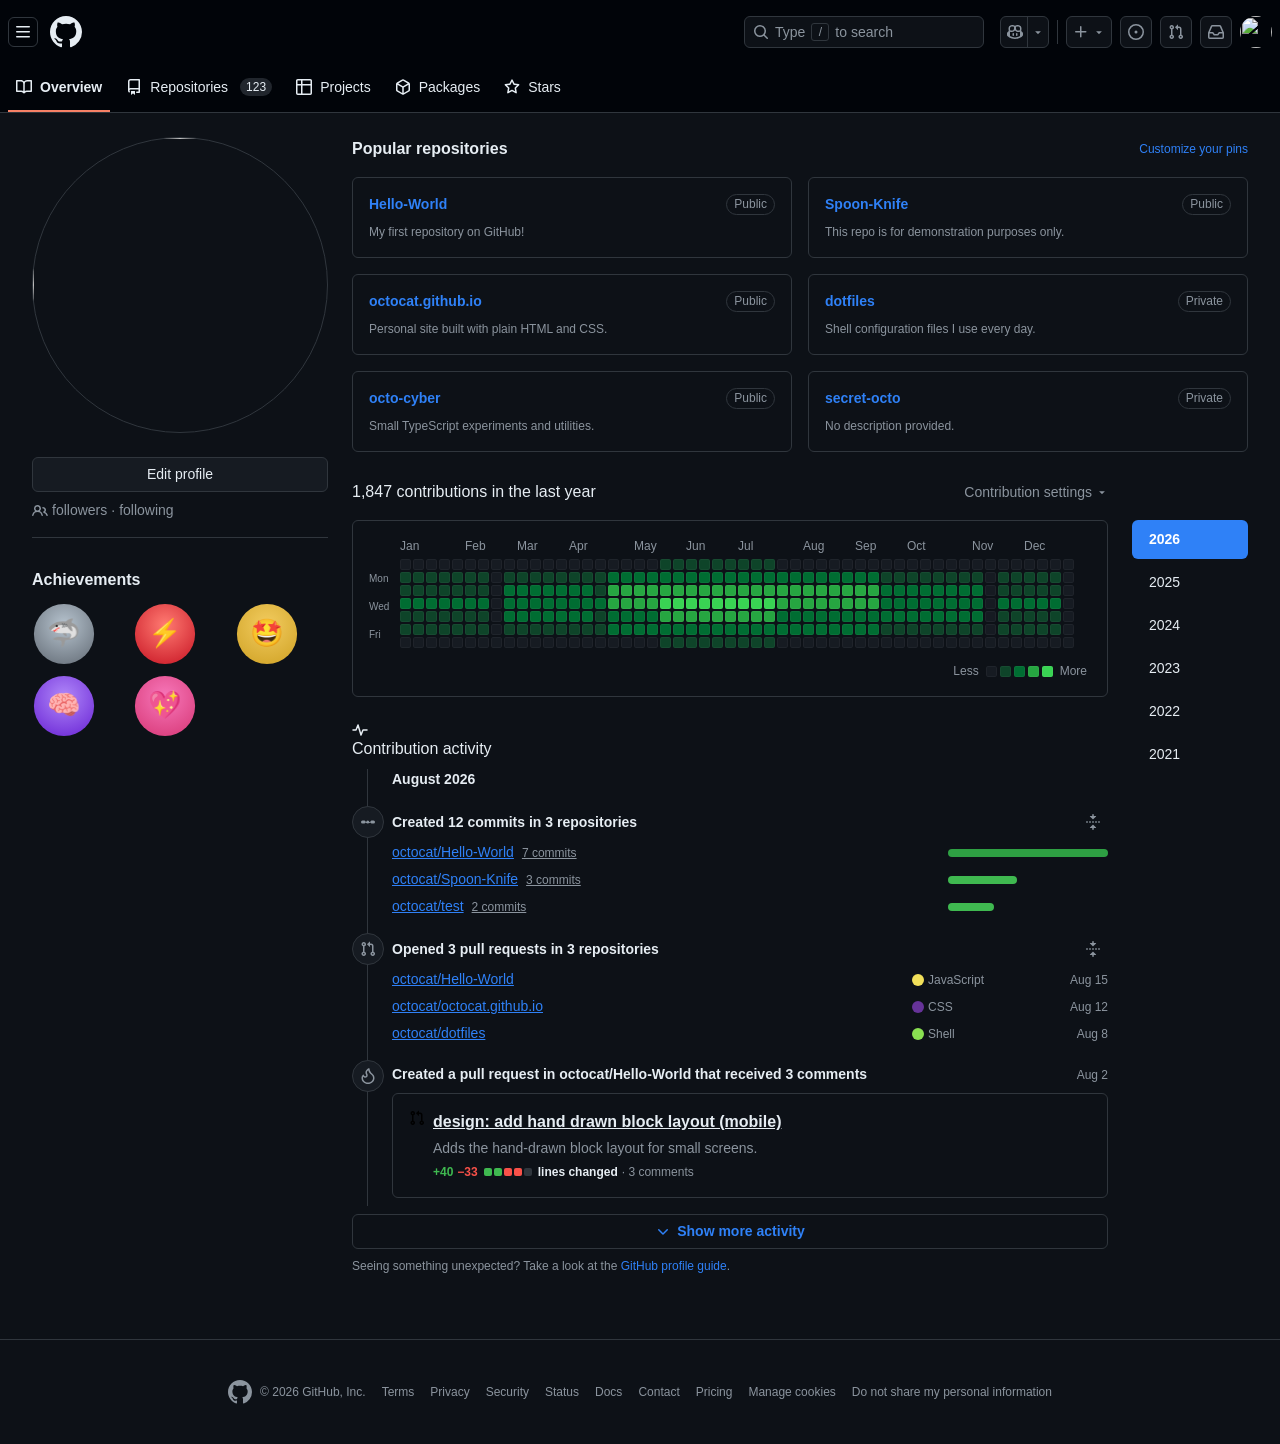
==== src/html/profile.html @ 420cd5e1 "fix: update html profile" ====
<!DOCTYPE html>
<html lang="en">
<head>
  <meta charset="UTF-8" />
  <meta name="viewport" content="width=device-width, initial-scale=1.0" />
  <title>Profile · GitHub</title>
  <link rel="stylesheet" href="../css/profile.css" />
</head>
<body class="profile-page">

  <header class="header">
    <div class="header__top">

      <div class="header__brand">
        <button class="header__menu" type="button" aria-label="Toggle navigation">
          <svg viewBox="0 0 16 16" width="16" height="16" aria-hidden="true">
            <path d="M1 2.75A.75.75 0 0 1 1.75 2h12.5a.75.75 0 0 1 0 1.5H1.75A.75.75 0 0 1 1 2.75Zm0 5A.75.75 0 0 1 1.75 7h12.5a.75.75 0 0 1 0 1.5H1.75A.75.75 0 0 1 1 7.75ZM1.75 12a.75.75 0 0 0 0 1.5h12.5a.75.75 0 0 0 0-1.5H1.75Z"/>
          </svg>
        </button>
        <a class="header__logo" href="#" aria-label="GitHub">
          <svg height="32" viewBox="0 0 16 16" width="32" aria-hidden="true">
            <path fill-rule="evenodd" d="M8 0C3.58 0 0 3.58 0 8c0 3.54 2.29 6.53 5.47 7.59.4.07.55-.17.55-.38 0-.19-.01-.82-.01-1.49-2.01.37-2.53-.49-2.69-.94-.09-.23-.48-.94-.82-1.13-.28-.15-.68-.52-.01-.53.63-.01 1.08.58 1.23.82.72 1.21 1.87.87 2.33.66.07-.52.28-.87.51-1.07-1.78-.2-3.64-.89-3.64-3.95 0-.87.31-1.59.82-2.15-.08-.2-.36-1.02.08-2.12 0 0 .67-.21 2.2.82.64-.18 1.32-.27 2-.27s1.36.09 2 .27c1.53-1.04 2.2-.82 2.2-.82.44 1.1.16 1.92.08 2.12.51.56.82 1.27.82 2.15 0 3.07-1.87 3.75-3.65 3.95.29.25.54.73.54 1.48 0 1.07-.01 1.93-.01 2.2 0 .21.15.46.55.38A8.01 8.01 0 0 0 16 8c0-4.42-3.58-8-8-8z"/>
          </svg>
        </a>
      </div>

      <div class="header__center">
        <span class="header__username"></span>
        <div class="header__search-group">
            <span class="header__search-label" id="global-search-label">Search</span>
            <button class="header__search" type="button" aria-labelledby="global-search-label">
              <svg viewBox="0 0 16 16" width="16" height="16" aria-hidden="true">
                <path d="M10.68 11.74a6 6 0 0 1-7.922-8.982 6 6 0 0 1 8.982 7.922l3.04 3.04a.749.749 0 0 1-.326 1.275.749.749 0 0 1-.734-.215ZM11.5 7a4.499 4.499 0 1 0-8.997 0A4.499 4.499 0 0 0 11.5 7Z"/>
              </svg>
              <span class="header__search-hint">Type</span>
              <kbd class="header__search-key">/</kbd>
              <span class="header__search-hint">to search</span>
            </button>
        </div>
      </div>

      <div class="header__actions">
        <button class="header__utility-icon header__utility-icon--copilot" type="button" aria-label="Copilot">
          <svg viewBox="0 0 16 16" width="16" height="16" aria-hidden="true">
            <path d="M7.998 15.035c-4.562 0-7.873-2.914-7.998-3.749V9.338c.085-.628.677-1.686 1.588-2.065.013-.07.024-.143.036-.218.029-.183.06-.384.126-.612-.201-.508-.254-1.084-.254-1.656 0-.87.128-1.769.693-2.484.579-.733 1.494-1.124 2.724-1.261 1.206-.134 2.262.034 2.944.765.05.053.096.108.139.165.044-.057.094-.112.143-.165.682-.731 1.738-.899 2.944-.765 1.23.137 2.145.528 2.724 1.261.566.715.693 1.614.693 2.484 0 .572-.053 1.148-.254 1.656.066.228.098.429.126.612.012.076.024.148.037.218.924.385 1.522 1.471 1.591 2.095v1.872c0 .766-3.351 3.795-8.002 3.795Zm0-1.485c2.28 0 4.584-1.11 5.002-1.433V7.862l-.023-.116c-.49.21-1.075.291-1.727.291-1.146 0-2.059-.327-2.71-.991A3.222 3.222 0 0 1 8 6.303a3.24 3.24 0 0 1-.544.743c-.65.664-1.563.991-2.71.991-.652 0-1.236-.081-1.727-.291l-.023.116v4.255c.419.323 2.722 1.433 5.002 1.433ZM6.762 2.83c-.193-.206-.637-.413-1.682-.297-1.019.113-1.479.404-1.713.7-.247.312-.369.789-.369 1.554 0 .793.129 1.171.308 1.371.162.181.519.379 1.442.379.853 0 1.339-.235 1.638-.54.315-.322.527-.827.617-1.553.117-.935-.037-1.395-.241-1.614Zm4.155-.297c-1.044-.116-1.488.091-1.681.297-.204.219-.359.679-.242 1.614.091.726.303 1.231.618 1.553.299.305.784.54 1.638.54.922 0 1.28-.198 1.442-.379.179-.2.308-.578.308-1.371 0-.765-.123-1.242-.37-1.554-.233-.296-.693-.587-1.713-.7Z"/>
            <path d="M6.25 9.037a.75.75 0 0 1 .75.75v1.501a.75.75 0 0 1-1.5 0V9.787a.75.75 0 0 1 .75-.75Zm4.25.75v1.501a.75.75 0 0 1-1.5 0V9.787a.75.75 0 0 1 1.5 0Z"/>
          </svg>
          <svg class="header__utility-caret" viewBox="0 0 16 16" width="16" height="16" aria-hidden="true">
            <path d="m4.427 7.427 3.396 3.396a.25.25 0 0 0 .354 0l3.396-3.396A.25.25 0 0 0 11.396 7H4.604a.25.25 0 0 0-.177.427Z"/>
          </svg>
        </button>

        <span class="header__divider"></span>

        <div class="header__utility-group">
          <button class="header__utility-icon" type="button" aria-label="Create new">
            <svg viewBox="0 0 16 16" width="16" height="16" aria-hidden="true">
              <path d="M7.75 2a.75.75 0 0 1 .75.75V7h4.25a.75.75 0 0 1 0 1.5H8.5v4.25a.75.75 0 0 1-1.5 0V8.5H2.75a.75.75 0 0 1 0-1.5H7V2.75A.75.75 0 0 1 7.75 2Z"/>
            </svg>
            <svg class="header__utility-caret" viewBox="0 0 16 16" width="16" height="16" aria-hidden="true">
              <path d="m4.427 7.427 3.396 3.396a.25.25 0 0 0 .354 0l3.396-3.396A.25.25 0 0 0 11.396 7H4.604a.25.25 0 0 0-.177.427Z"/>
            </svg>
          </button>
          <button class="header__utility-icon" type="button" aria-label="Issues">
            <svg viewBox="0 0 16 16" width="16" height="16" aria-hidden="true">
              <path d="M8 9.5a1.5 1.5 0 1 0 0-3 1.5 1.5 0 0 0 0 3Z"/>
              <path d="M8 0a8 8 0 1 1 0 16A8 8 0 0 1 8 0ZM1.5 8a6.5 6.5 0 1 0 13 0 6.5 6.5 0 0 0-13 0Z"/>
            </svg>
          </button>
          <button class="header__utility-icon" type="button" aria-label="Pull requests">
            <svg viewBox="0 0 16 16" width="16" height="16" aria-hidden="true">
              <path d="M1.5 3.25a2.25 2.25 0 1 1 3 2.122v5.256a2.251 2.251 0 1 1-1.5 0V5.372A2.25 2.25 0 0 1 1.5 3.25Zm5.677-.177L9.573.677A.25.25 0 0 1 10 .854V2.5h1A2.5 2.5 0 0 1 13.5 5v5.628a2.251 2.251 0 1 1-1.5 0V5a1 1 0 0 0-1-1h-1v1.646a.25.25 0 0 1-.427.177L7.177 3.427a.25.25 0 0 1 0-.354ZM3.75 2.5a.75.75 0 1 0 0 1.5.75.75 0 0 0 0-1.5Zm0 9.5a.75.75 0 1 0 0 1.5.75.75 0 0 0 0-1.5Zm8.25.75a.75.75 0 1 0 1.5 0 .75.75 0 0 0-1.5 0Z"/>
            </svg>
          </button>
          <button class="header__utility-icon" type="button" aria-label="Notifications">
            <svg viewBox="0 0 16 16" width="16" height="16" aria-hidden="true">
              <path d="M2.8 2.06A1.75 1.75 0 0 1 4.41 1h7.18c.7 0 1.333.417 1.61 1.06l2.74 6.395c.04.093.06.194.06.295v4.5A1.75 1.75 0 0 1 14.25 15H1.75A1.75 1.75 0 0 1 0 13.25v-4.5c0-.101.02-.202.06-.295Zm1.61.44a.25.25 0 0 0-.23.152L1.887 8H4.75a.75.75 0 0 1 .6.3L6.625 10h2.75l1.275-1.7a.75.75 0 0 1 .6-.3h2.863L11.82 2.652a.25.25 0 0 0-.23-.152Zm10.09 7h-2.875l-1.275 1.7a.75.75 0 0 1-.6.3h-3.5a.75.75 0 0 1-.6-.3L4.375 9.5H1.5v3.75c0 .138.112.25.25.25h12.5a.25.25 0 0 0 .25-.25Z"/>
            </svg>
          </button>
        </div>

        <img class="header__user-avatar" src="../assets/avatar.svg" alt="" />
      </div>

    </div>

    <nav class="profile-nav">
      <a class="profile-nav__item profile-nav__item--overview" href="#">
        <svg class="profile-nav__icon" viewBox="0 0 16 16" width="16" height="16" aria-hidden="true"><path d="M0 1.75A.75.75 0 0 1 .75 1h4.253c1.227 0 2.317.59 3 1.501A3.743 3.743 0 0 1 11.006 1h4.245a.75.75 0 0 1 .75.75v10.5a.75.75 0 0 1-.75.75h-4.507a2.25 2.25 0 0 0-1.591.659l-.622.621a.75.75 0 0 1-1.06 0l-.622-.621A2.25 2.25 0 0 0 5.258 13H.75a.75.75 0 0 1-.75-.75Zm7.251 10.324.004-5.073-.002-2.253A2.25 2.25 0 0 0 5.003 2.5H1.5v9h3.757a3.75 3.75 0 0 1 1.994.574ZM8.755 4.75l-.004 7.322a3.752 3.752 0 0 1 1.992-.572H14.5v-9h-3.495a2.25 2.25 0 0 0-2.25 2.25Z"/></svg>
        Overview
      </a>
      <a class="profile-nav__item profile-nav__item--repositories" href="#">
        <svg class="profile-nav__icon" viewBox="0 0 16 16" width="16" height="16" aria-hidden="true"><path d="M2 2.5A2.5 2.5 0 0 1 4.5 0h8.75a.75.75 0 0 1 .75.75v12.5a.75.75 0 0 1-.75.75h-2.5a.75.75 0 0 1 0-1.5h1.75v-2h-8a1 1 0 0 0-.714 1.7.75.75 0 1 1-1.072 1.05A2.495 2.495 0 0 1 2 11.5Zm10.5-1h-8a1 1 0 0 0-1 1v6.708A2.486 2.486 0 0 1 4.5 9h8ZM5 12.25a.25.25 0 0 1 .25-.25h3.5a.25.25 0 0 1 .25.25v3.25a.25.25 0 0 1-.4.2l-1.45-1.087a.249.249 0 0 0-.3 0L5.4 15.7a.25.25 0 0 1-.4-.2Z"/></svg>
        Repositories <span class="profile-nav__count">123</span>
      </a>
      <a class="profile-nav__item profile-nav__item--projects" href="#">
        <svg class="profile-nav__icon" viewBox="0 0 16 16" width="16" height="16" aria-hidden="true"><path d="M0 1.75C0 .784.784 0 1.75 0h12.5C15.216 0 16 .784 16 1.75v12.5A1.75 1.75 0 0 1 14.25 16H1.75A1.75 1.75 0 0 1 0 14.25ZM6.5 6.5v8h7.75a.25.25 0 0 0 .25-.25V6.5Zm8-1.5V1.75a.25.25 0 0 0-.25-.25H6.5V5Zm-13 1.5v7.75c0 .138.112.25.25.25H5v-8ZM5 5V1.5H1.75a.25.25 0 0 0-.25.25V5Z"/></svg>
        Projects
      </a>
      <a class="profile-nav__item profile-nav__item--packages" href="#">
        <svg class="profile-nav__icon" viewBox="0 0 16 16" width="16" height="16" aria-hidden="true"><path d="m8.878.392 5.25 3.045c.54.314.872.89.872 1.514v6.098a1.75 1.75 0 0 1-.872 1.514l-5.25 3.045a1.75 1.75 0 0 1-1.756 0l-5.25-3.045A1.75 1.75 0 0 1 1 11.049V4.951c0-.624.332-1.201.872-1.514L7.122.392a1.75 1.75 0 0 1 1.756 0ZM7.875 1.69l-4.63 2.685L8 7.133l4.755-2.758-4.63-2.685a.248.248 0 0 0-.25 0ZM2.5 5.677v5.372c0 .09.047.171.125.216l4.625 2.683V8.432Zm6.25 8.271 4.625-2.683a.25.25 0 0 0 .125-.216V5.677L8.75 8.432Z"/></svg>
        Packages
      </a>
      <a class="profile-nav__item profile-nav__item--stars" href="#">
        <svg class="profile-nav__icon" viewBox="0 0 16 16" width="16" height="16" aria-hidden="true"><path d="M8 .25a.75.75 0 0 1 .673.418l1.882 3.815 4.21.612a.75.75 0 0 1 .416 1.279l-3.046 2.97.719 4.192a.751.751 0 0 1-1.088.791L8 12.347l-3.766 1.98a.75.75 0 0 1-1.088-.79l.72-4.194L.818 6.374a.75.75 0 0 1 .416-1.28l4.21-.611L7.327.668A.75.75 0 0 1 8 .25Zm0 2.445L6.615 5.5a.75.75 0 0 1-.564.41l-3.097.45 2.24 2.184a.75.75 0 0 1 .216.664l-.528 3.084 2.769-1.456a.75.75 0 0 1 .698 0l2.77 1.456-.53-3.084a.75.75 0 0 1 .216-.664l2.24-2.183-3.096-.45a.75.75 0 0 1-.564-.41L8 2.694Z"/></svg>
        Stars
      </a>
    </nav>
  </header>


  <div class="main">

    <aside class="sidebar">

      <div class="sidebar__identity">
        <img class="sidebar__avatar" src="../assets/avatar.svg" alt="" />
        <h1 class="sidebar__name-bg">
          <span data-profile="name"></span>
        </h1>
        <p class="sidebar__username-bg" data-profile-row="username" hidden>
          <span data-profile="username"></span><span data-profile="pronouns"></span>
        </p>
        <p class="sidebar__bio-bg" data-profile="bio" hidden></p>
      </div>

      <div class="sidebar__actions">
        <button class="sidebar__edit-btn" type="button">Edit profile</button>
        <p class="sidebar__follow-icon">
          <svg viewBox="0 0 16 16" width="16" height="16" aria-hidden="true">
            <path d="M2 5.5a3.5 3.5 0 1 1 5.898 2.549 5.508 5.508 0 0 1 3.034 4.084.75.75 0 1 1-1.482.235 4 4 0 0 0-7.9 0 .75.75 0 0 1-1.482-.236A5.507 5.507 0 0 1 3.102 8.05 3.493 3.493 0 0 1 2 5.5ZM11 4a3.001 3.001 0 0 1 2.22 5.018 5.01 5.01 0 0 1 2.56 3.012.749.749 0 0 1-.885.954.752.752 0 0 1-.549-.514 3.507 3.507 0 0 0-2.522-2.372.75.75 0 0 1-.574-.73v-.352a.75.75 0 0 1 .416-.672A1.5 1.5 0 0 0 11 5.5.75.75 0 0 1 11 4Zm-5.5-.5a2 2 0 1 0-.001 3.999A2 2 0 0 0 5.5 3.5Z"/>
          </svg>
          <a class="sidebar__follow-link" href="#"><span class="sidebar__follow-count"></span> followers</a>
          &middot;
          <a class="sidebar__follow-link" href="#"><span class="sidebar__follow-count"></span> following</a>
        </p>
        <p class="sidebar__link-icon" data-profile-link="company" hidden></p>
        <p class="sidebar__link-icon" data-profile-link="location" hidden></p>
        <p class="sidebar__link-icon" data-profile-link="time" hidden></p>
        <a class="sidebar__link-icon" data-profile-link="website" hidden></a>
        <a class="sidebar__link-icon" data-profile-link="social" hidden></a>
        <a class="sidebar__link-icon" data-profile-link="social" hidden></a>
        <a class="sidebar__link-icon" data-profile-link="social" hidden></a>
        <a class="sidebar__link-icon" data-profile-link="social" hidden></a>
      </div>

      <hr class="sidebar__divider" />

      <section class="achievement">
        <h2 class="achievement__title-bg">Achievements</h2>
        <div class="achievement__badge-grid">
          <img class="achievement__badge" src="data:image/svg+xml;charset=utf-8,%3Csvg xmlns='http://www.w3.org/2000/svg' viewBox='0 0 100 100'%3E%3Cdefs%3E%3CradialGradient id='g' cx='50%25' cy='35%25' r='70%25'%3E%3Cstop offset='0%25' stop-color='%23b6c3ce'/%3E%3Cstop offset='100%25' stop-color='%236e7781'/%3E%3C/radialGradient%3E%3C/defs%3E%3Ccircle cx='50' cy='50' r='47' fill='url(%23g)'/%3E%3Ctext x='50' y='63' font-size='42' text-anchor='middle'%3E🦈%3C/text%3E%3C/svg%3E" alt="Pull Shark" />
          <img class="achievement__badge" src="data:image/svg+xml;charset=utf-8,%3Csvg xmlns='http://www.w3.org/2000/svg' viewBox='0 0 100 100'%3E%3Cdefs%3E%3CradialGradient id='g' cx='50%25' cy='35%25' r='70%25'%3E%3Cstop offset='0%25' stop-color='%23ff7b72'/%3E%3Cstop offset='100%25' stop-color='%23cf222e'/%3E%3C/radialGradient%3E%3C/defs%3E%3Ccircle cx='50' cy='50' r='47' fill='url(%23g)'/%3E%3Ctext x='50' y='63' font-size='42' text-anchor='middle'%3E⚡%3C/text%3E%3C/svg%3E" alt="Quickdraw" />
          <img class="achievement__badge" src="data:image/svg+xml;charset=utf-8,%3Csvg xmlns='http://www.w3.org/2000/svg' viewBox='0 0 100 100'%3E%3Cdefs%3E%3CradialGradient id='g' cx='50%25' cy='35%25' r='70%25'%3E%3Cstop offset='0%25' stop-color='%23f2cc60'/%3E%3Cstop offset='100%25' stop-color='%23d4a72c'/%3E%3C/radialGradient%3E%3C/defs%3E%3Ccircle cx='50' cy='50' r='47' fill='url(%23g)'/%3E%3Ctext x='50' y='63' font-size='42' text-anchor='middle'%3E🤩%3C/text%3E%3C/svg%3E" alt="Starstruck" />
          <img class="achievement__badge" src="data:image/svg+xml;charset=utf-8,%3Csvg xmlns='http://www.w3.org/2000/svg' viewBox='0 0 100 100'%3E%3Cdefs%3E%3CradialGradient id='g' cx='50%25' cy='35%25' r='70%25'%3E%3Cstop offset='0%25' stop-color='%23b088f9'/%3E%3Cstop offset='100%25' stop-color='%237230d9'/%3E%3C/radialGradient%3E%3C/defs%3E%3Ccircle cx='50' cy='50' r='47' fill='url(%23g)'/%3E%3Ctext x='50' y='63' font-size='42' text-anchor='middle'%3E🧠%3C/text%3E%3C/svg%3E" alt="Galaxy Brain" />
          <img class="achievement__badge" src="data:image/svg+xml;charset=utf-8,%3Csvg xmlns='http://www.w3.org/2000/svg' viewBox='0 0 100 100'%3E%3Cdefs%3E%3CradialGradient id='g' cx='50%25' cy='35%25' r='70%25'%3E%3Cstop offset='0%25' stop-color='%23f778ba'/%3E%3Cstop offset='100%25' stop-color='%23db3f7e'/%3E%3C/radialGradient%3E%3C/defs%3E%3Ccircle cx='50' cy='50' r='47' fill='url(%23g)'/%3E%3Ctext x='50' y='63' font-size='42' text-anchor='middle'%3E💖%3C/text%3E%3C/svg%3E" alt="Public Sponsor" />
        </div>
      </section>

    </aside>


    <section class="main-content">

      <section class="repo-spacer">
        <h2 class="repo-spacer__title">Popular repositories</h2>
        <span class="repo-spacer__customize-btn">Customize your pins</span>

        <ul class="repo">
          <li class="repo-card">
            <a class="repo-card__name" href="#">Hello-World</a>
            <span class="repo-card__visibility">Public</span>
            <p class="repo-card__description">My first repository on GitHub!</p>
          </li>
          <li class="repo-card">
            <a class="repo-card__name" href="#">Spoon-Knife</a>
            <span class="repo-card__visibility">Public</span>
            <p class="repo-card__description">This repo is for demonstration purposes only.</p>
          </li>
          <li class="repo-card">
            <a class="repo-card__name" href="#">octocat.github.io</a>
            <span class="repo-card__visibility">Public</span>
            <p class="repo-card__description">Personal site built with plain HTML and CSS.</p>
          </li>
          <li class="repo-card">
            <a class="repo-card__name" href="#">dotfiles</a>
            <span class="repo-card__visibility">Private</span>
            <p class="repo-card__description">Shell configuration files I use every day.</p>
          </li>
          <li class="repo-card">
            <a class="repo-card__name" href="#">octo-cyber</a>
            <span class="repo-card__visibility">Public</span>
            <p class="repo-card__description">Small TypeScript experiments and utilities.</p>
          </li>
          <li class="repo-card">
            <a class="repo-card__name" href="#">secret-octo</a>
            <span class="repo-card__visibility">Private</span>
            <p class="repo-card__description">No description provided.</p>
          </li>
        </ul>
      </section>


      <section class="contribution">

        <div class="contribution__content">

          <section class="contribution-graph">
            <h2 class="contribution-graph__count">1,847 contributions in the last year</h2>
            <button class="contribution-graph__settings" type="button">
              Contribution settings
              <svg viewBox="0 0 16 16" width="16" height="16" aria-hidden="true">
                <path d="m4.427 7.427 3.396 3.396a.25.25 0 0 0 .354 0l3.396-3.396A.25.25 0 0 0 11.396 7H4.604a.25.25 0 0 0-.177.427Z"/>
              </svg>
            </button>
            <div class="contribution-graph__frame">
              <div class="contribution-graph__months">
                <span class="contribution-graph__month contribution-graph__month--w5">Jan</span>
                <span class="contribution-graph__month">Feb</span>
                <span class="contribution-graph__month">Mar</span>
                <span class="contribution-graph__month contribution-graph__month--w5">Apr</span>
                <span class="contribution-graph__month">May</span>
                <span class="contribution-graph__month">Jun</span>
                <span class="contribution-graph__month contribution-graph__month--w5">Jul</span>
                <span class="contribution-graph__month">Aug</span>
                <span class="contribution-graph__month">Sep</span>
                <span class="contribution-graph__month contribution-graph__month--w5">Oct</span>
                <span class="contribution-graph__month">Nov</span>
                <span class="contribution-graph__month">Dec</span>
              </div>

              <div class="contribution-graph__body">
                <div class="contribution-graph__weekdays">
                  <span class="contribution-graph__weekday contribution-graph__weekday--mon">Mon</span>
                  <span class="contribution-graph__weekday contribution-graph__weekday--wed">Wed</span>
                  <span class="contribution-graph__weekday contribution-graph__weekday--fri">Fri</span>
                </div>

                <div class="contribution-graph__calendar">
                  <span class="contribution-graph__cell contribution-graph__cell--l0"></span><span class="contribution-graph__cell contribution-graph__cell--l1"></span><span class="contribution-graph__cell contribution-graph__cell--l1"></span><span class="contribution-graph__cell contribution-graph__cell--l2"></span><span class="contribution-graph__cell contribution-graph__cell--l1"></span><span class="contribution-graph__cell contribution-graph__cell--l1"></span><span class="contribution-graph__cell contribution-graph__cell--l0"></span>
                  <span class="contribution-graph__cell contribution-graph__cell--l0"></span><span class="contribution-graph__cell contribution-graph__cell--l1"></span><span class="contribution-graph__cell contribution-graph__cell--l1"></span><span class="contribution-graph__cell contribution-graph__cell--l2"></span><span class="contribution-graph__cell contribution-graph__cell--l1"></span><span class="contribution-graph__cell contribution-graph__cell--l1"></span><span class="contribution-graph__cell contribution-graph__cell--l0"></span>
                  <span class="contribution-graph__cell contribution-graph__cell--l0"></span><span class="contribution-graph__cell contribution-graph__cell--l1"></span><span class="contribution-graph__cell contribution-graph__cell--l1"></span><span class="contribution-graph__cell contribution-graph__cell--l2"></span><span class="contribution-graph__cell contribution-graph__cell--l1"></span><span class="contribution-graph__cell contribution-graph__cell--l1"></span><span class="contribution-graph__cell contribution-graph__cell--l0"></span>
                  <span class="contribution-graph__cell contribution-graph__cell--l0"></span><span class="contribution-graph__cell contribution-graph__cell--l1"></span><span class="contribution-graph__cell contribution-graph__cell--l1"></span><span class="contribution-graph__cell contribution-graph__cell--l2"></span><span class="contribution-graph__cell contribution-graph__cell--l1"></span><span class="contribution-graph__cell contribution-graph__cell--l1"></span><span class="contribution-graph__cell contribution-graph__cell--l0"></span>
                  <span class="contribution-graph__cell contribution-graph__cell--l0"></span><span class="contribution-graph__cell contribution-graph__cell--l1"></span><span class="contribution-graph__cell contribution-graph__cell--l1"></span><span class="contribution-graph__cell contribution-graph__cell--l2"></span><span class="contribution-graph__cell contribution-graph__cell--l1"></span><span class="contribution-graph__cell contribution-graph__cell--l1"></span><span class="contribution-graph__cell contribution-graph__cell--l0"></span>
                  <span class="contribution-graph__cell contribution-graph__cell--l0"></span><span class="contribution-graph__cell contribution-graph__cell--l1"></span><span class="contribution-graph__cell contribution-graph__cell--l1"></span><span class="contribution-graph__cell contribution-graph__cell--l2"></span><span class="contribution-graph__cell contribution-graph__cell--l1"></span><span class="contribution-graph__cell contribution-graph__cell--l1"></span><span class="contribution-graph__cell contribution-graph__cell--l0"></span>
                  <span class="contribution-graph__cell contribution-graph__cell--l0"></span><span class="contribution-graph__cell contribution-graph__cell--l1"></span><span class="contribution-graph__cell contribution-graph__cell--l1"></span><span class="contribution-graph__cell contribution-graph__cell--l2"></span><span class="contribution-graph__cell contribution-graph__cell--l1"></span><span class="contribution-graph__cell contribution-graph__cell--l1"></span><span class="contribution-graph__cell contribution-graph__cell--l0"></span>
                  <span class="contribution-graph__cell contribution-graph__cell--l0"></span><span class="contribution-graph__cell contribution-graph__cell--l0"></span><span class="contribution-graph__cell contribution-graph__cell--l0"></span><span class="contribution-graph__cell contribution-graph__cell--l0"></span><span class="contribution-graph__cell contribution-graph__cell--l0"></span><span class="contribution-graph__cell contribution-graph__cell--l0"></span><span class="contribution-graph__cell contribution-graph__cell--l0"></span>
                  <span class="contribution-graph__cell contribution-graph__cell--l0"></span><span class="contribution-graph__cell contribution-graph__cell--l1"></span><span class="contribution-graph__cell contribution-graph__cell--l2"></span><span class="contribution-graph__cell contribution-graph__cell--l2"></span><span class="contribution-graph__cell contribution-graph__cell--l2"></span><span class="contribution-graph__cell contribution-graph__cell--l1"></span><span class="contribution-graph__cell contribution-graph__cell--l0"></span>
                  <span class="contribution-graph__cell contribution-graph__cell--l0"></span><span class="contribution-graph__cell contribution-graph__cell--l1"></span><span class="contribution-graph__cell contribution-graph__cell--l2"></span><span class="contribution-graph__cell contribution-graph__cell--l2"></span><span class="contribution-graph__cell contribution-graph__cell--l2"></span><span class="contribution-graph__cell contribution-graph__cell--l1"></span><span class="contribution-graph__cell contribution-graph__cell--l0"></span>
                  <span class="contribution-graph__cell contribution-graph__cell--l0"></span><span class="contribution-graph__cell contribution-graph__cell--l1"></span><span class="contribution-graph__cell contribution-graph__cell--l2"></span><span class="contribution-graph__cell contribution-graph__cell--l2"></span><span class="contribution-graph__cell contribution-graph__cell--l2"></span><span class="contribution-graph__cell contribution-graph__cell--l1"></span><span class="contribution-graph__cell contribution-graph__cell--l0"></span>
                  <span class="contribution-graph__cell contribution-graph__cell--l0"></span><span class="contribution-graph__cell contribution-graph__cell--l1"></span><span class="contribution-graph__cell contribution-graph__cell--l2"></span><span class="contribution-graph__cell contribution-graph__cell--l2"></span><span class="contribution-graph__cell contribution-graph__cell--l2"></span><span class="contribution-graph__cell contribution-graph__cell--l1"></span><span class="contribution-graph__cell contribution-graph__cell--l0"></span>
                  <span class="contribution-graph__cell contribution-graph__cell--l0"></span><span class="contribution-graph__cell contribution-graph__cell--l1"></span><span class="contribution-graph__cell contribution-graph__cell--l2"></span><span class="contribution-graph__cell contribution-graph__cell--l2"></span><span class="contribution-graph__cell contribution-graph__cell--l2"></span><span class="contribution-graph__cell contribution-graph__cell--l1"></span><span class="contribution-graph__cell contribution-graph__cell--l0"></span>
                  <span class="contribution-graph__cell contribution-graph__cell--l0"></span><span class="contribution-graph__cell contribution-graph__cell--l1"></span><span class="contribution-graph__cell contribution-graph__cell--l2"></span><span class="contribution-graph__cell contribution-graph__cell--l2"></span><span class="contribution-graph__cell contribution-graph__cell--l2"></span><span class="contribution-graph__cell contribution-graph__cell--l1"></span><span class="contribution-graph__cell contribution-graph__cell--l0"></span>
                  <span class="contribution-graph__cell contribution-graph__cell--l0"></span><span class="contribution-graph__cell contribution-graph__cell--l1"></span><span class="contribution-graph__cell contribution-graph__cell--l2"></span><span class="contribution-graph__cell contribution-graph__cell--l2"></span><span class="contribution-graph__cell contribution-graph__cell--l2"></span><span class="contribution-graph__cell contribution-graph__cell--l1"></span><span class="contribution-graph__cell contribution-graph__cell--l0"></span>
                  <span class="contribution-graph__cell contribution-graph__cell--l0"></span><span class="contribution-graph__cell contribution-graph__cell--l1"></span><span class="contribution-graph__cell contribution-graph__cell--l1"></span><span class="contribution-graph__cell contribution-graph__cell--l2"></span><span class="contribution-graph__cell contribution-graph__cell--l1"></span><span class="contribution-graph__cell contribution-graph__cell--l1"></span><span class="contribution-graph__cell contribution-graph__cell--l0"></span>
                  <span class="contribution-graph__cell contribution-graph__cell--l0"></span><span class="contribution-graph__cell contribution-graph__cell--l2"></span><span class="contribution-graph__cell contribution-graph__cell--l3"></span><span class="contribution-graph__cell contribution-graph__cell--l3"></span><span class="contribution-graph__cell contribution-graph__cell--l2"></span><span class="contribution-graph__cell contribution-graph__cell--l2"></span><span class="contribution-graph__cell contribution-graph__cell--l0"></span>
                  <span class="contribution-graph__cell contribution-graph__cell--l0"></span><span class="contribution-graph__cell contribution-graph__cell--l2"></span><span class="contribution-graph__cell contribution-graph__cell--l3"></span><span class="contribution-graph__cell contribution-graph__cell--l3"></span><span class="contribution-graph__cell contribution-graph__cell--l2"></span><span class="contribution-graph__cell contribution-graph__cell--l2"></span><span class="contribution-graph__cell contribution-graph__cell--l0"></span>
                  <span class="contribution-graph__cell contribution-graph__cell--l0"></span><span class="contribution-graph__cell contribution-graph__cell--l2"></span><span class="contribution-graph__cell contribution-graph__cell--l3"></span><span class="contribution-graph__cell contribution-graph__cell--l3"></span><span class="contribution-graph__cell contribution-graph__cell--l2"></span><span class="contribution-graph__cell contribution-graph__cell--l2"></span><span class="contribution-graph__cell contribution-graph__cell--l0"></span>
                  <span class="contribution-graph__cell contribution-graph__cell--l0"></span><span class="contribution-graph__cell contribution-graph__cell--l2"></span><span class="contribution-graph__cell contribution-graph__cell--l3"></span><span class="contribution-graph__cell contribution-graph__cell--l3"></span><span class="contribution-graph__cell contribution-graph__cell--l2"></span><span class="contribution-graph__cell contribution-graph__cell--l2"></span><span class="contribution-graph__cell contribution-graph__cell--l0"></span>
                  <span class="contribution-graph__cell contribution-graph__cell--l1"></span><span class="contribution-graph__cell contribution-graph__cell--l2"></span><span class="contribution-graph__cell contribution-graph__cell--l3"></span><span class="contribution-graph__cell contribution-graph__cell--l4"></span><span class="contribution-graph__cell contribution-graph__cell--l3"></span><span class="contribution-graph__cell contribution-graph__cell--l2"></span><span class="contribution-graph__cell contribution-graph__cell--l1"></span>
                  <span class="contribution-graph__cell contribution-graph__cell--l1"></span><span class="contribution-graph__cell contribution-graph__cell--l2"></span><span class="contribution-graph__cell contribution-graph__cell--l3"></span><span class="contribution-graph__cell contribution-graph__cell--l4"></span><span class="contribution-graph__cell contribution-graph__cell--l3"></span><span class="contribution-graph__cell contribution-graph__cell--l2"></span><span class="contribution-graph__cell contribution-graph__cell--l1"></span>
                  <span class="contribution-graph__cell contribution-graph__cell--l1"></span><span class="contribution-graph__cell contribution-graph__cell--l2"></span><span class="contribution-graph__cell contribution-graph__cell--l3"></span><span class="contribution-graph__cell contribution-graph__cell--l4"></span><span class="contribution-graph__cell contribution-graph__cell--l3"></span><span class="contribution-graph__cell contribution-graph__cell--l2"></span><span class="contribution-graph__cell contribution-graph__cell--l1"></span>
                  <span class="contribution-graph__cell contribution-graph__cell--l1"></span><span class="contribution-graph__cell contribution-graph__cell--l2"></span><span class="contribution-graph__cell contribution-graph__cell--l3"></span><span class="contribution-graph__cell contribution-graph__cell--l4"></span><span class="contribution-graph__cell contribution-graph__cell--l3"></span><span class="contribution-graph__cell contribution-graph__cell--l2"></span><span class="contribution-graph__cell contribution-graph__cell--l1"></span>
                  <span class="contribution-graph__cell contribution-graph__cell--l1"></span><span class="contribution-graph__cell contribution-graph__cell--l2"></span><span class="contribution-graph__cell contribution-graph__cell--l3"></span><span class="contribution-graph__cell contribution-graph__cell--l4"></span><span class="contribution-graph__cell contribution-graph__cell--l3"></span><span class="contribution-graph__cell contribution-graph__cell--l2"></span><span class="contribution-graph__cell contribution-graph__cell--l1"></span>
                  <span class="contribution-graph__cell contribution-graph__cell--l1"></span><span class="contribution-graph__cell contribution-graph__cell--l2"></span><span class="contribution-graph__cell contribution-graph__cell--l3"></span><span class="contribution-graph__cell contribution-graph__cell--l4"></span><span class="contribution-graph__cell contribution-graph__cell--l3"></span><span class="contribution-graph__cell contribution-graph__cell--l2"></span><span class="contribution-graph__cell contribution-graph__cell--l1"></span>
                  <span class="contribution-graph__cell contribution-graph__cell--l1"></span><span class="contribution-graph__cell contribution-graph__cell--l2"></span><span class="contribution-graph__cell contribution-graph__cell--l3"></span><span class="contribution-graph__cell contribution-graph__cell--l4"></span><span class="contribution-graph__cell contribution-graph__cell--l3"></span><span class="contribution-graph__cell contribution-graph__cell--l2"></span><span class="contribution-graph__cell contribution-graph__cell--l1"></span>
                  <span class="contribution-graph__cell contribution-graph__cell--l1"></span><span class="contribution-graph__cell contribution-graph__cell--l2"></span><span class="contribution-graph__cell contribution-graph__cell--l3"></span><span class="contribution-graph__cell contribution-graph__cell--l4"></span><span class="contribution-graph__cell contribution-graph__cell--l3"></span><span class="contribution-graph__cell contribution-graph__cell--l2"></span><span class="contribution-graph__cell contribution-graph__cell--l1"></span>
                  <span class="contribution-graph__cell contribution-graph__cell--l1"></span><span class="contribution-graph__cell contribution-graph__cell--l2"></span><span class="contribution-graph__cell contribution-graph__cell--l3"></span><span class="contribution-graph__cell contribution-graph__cell--l4"></span><span class="contribution-graph__cell contribution-graph__cell--l3"></span><span class="contribution-graph__cell contribution-graph__cell--l2"></span><span class="contribution-graph__cell contribution-graph__cell--l1"></span>
                  <span class="contribution-graph__cell contribution-graph__cell--l0"></span><span class="contribution-graph__cell contribution-graph__cell--l2"></span><span class="contribution-graph__cell contribution-graph__cell--l3"></span><span class="contribution-graph__cell contribution-graph__cell--l3"></span><span class="contribution-graph__cell contribution-graph__cell--l2"></span><span class="contribution-graph__cell contribution-graph__cell--l2"></span><span class="contribution-graph__cell contribution-graph__cell--l0"></span>
                  <span class="contribution-graph__cell contribution-graph__cell--l0"></span><span class="contribution-graph__cell contribution-graph__cell--l2"></span><span class="contribution-graph__cell contribution-graph__cell--l3"></span><span class="contribution-graph__cell contribution-graph__cell--l3"></span><span class="contribution-graph__cell contribution-graph__cell--l2"></span><span class="contribution-graph__cell contribution-graph__cell--l2"></span><span class="contribution-graph__cell contribution-graph__cell--l0"></span>
                  <span class="contribution-graph__cell contribution-graph__cell--l0"></span><span class="contribution-graph__cell contribution-graph__cell--l2"></span><span class="contribution-graph__cell contribution-graph__cell--l3"></span><span class="contribution-graph__cell contribution-graph__cell--l3"></span><span class="contribution-graph__cell contribution-graph__cell--l2"></span><span class="contribution-graph__cell contribution-graph__cell--l2"></span><span class="contribution-graph__cell contribution-graph__cell--l0"></span>
                  <span class="contribution-graph__cell contribution-graph__cell--l0"></span><span class="contribution-graph__cell contribution-graph__cell--l2"></span><span class="contribution-graph__cell contribution-graph__cell--l3"></span><span class="contribution-graph__cell contribution-graph__cell--l3"></span><span class="contribution-graph__cell contribution-graph__cell--l2"></span><span class="contribution-graph__cell contribution-graph__cell--l2"></span><span class="contribution-graph__cell contribution-graph__cell--l0"></span>
                  <span class="contribution-graph__cell contribution-graph__cell--l0"></span><span class="contribution-graph__cell contribution-graph__cell--l2"></span><span class="contribution-graph__cell contribution-graph__cell--l3"></span><span class="contribution-graph__cell contribution-graph__cell--l3"></span><span class="contribution-graph__cell contribution-graph__cell--l2"></span><span class="contribution-graph__cell contribution-graph__cell--l2"></span><span class="contribution-graph__cell contribution-graph__cell--l0"></span>
                  <span class="contribution-graph__cell contribution-graph__cell--l0"></span><span class="contribution-graph__cell contribution-graph__cell--l2"></span><span class="contribution-graph__cell contribution-graph__cell--l3"></span><span class="contribution-graph__cell contribution-graph__cell--l3"></span><span class="contribution-graph__cell contribution-graph__cell--l2"></span><span class="contribution-graph__cell contribution-graph__cell--l2"></span><span class="contribution-graph__cell contribution-graph__cell--l0"></span>
                  <span class="contribution-graph__cell contribution-graph__cell--l0"></span><span class="contribution-graph__cell contribution-graph__cell--l2"></span><span class="contribution-graph__cell contribution-graph__cell--l3"></span><span class="contribution-graph__cell contribution-graph__cell--l3"></span><span class="contribution-graph__cell contribution-graph__cell--l2"></span><span class="contribution-graph__cell contribution-graph__cell--l2"></span><span class="contribution-graph__cell contribution-graph__cell--l0"></span>
                  <span class="contribution-graph__cell contribution-graph__cell--l0"></span><span class="contribution-graph__cell contribution-graph__cell--l2"></span><span class="contribution-graph__cell contribution-graph__cell--l3"></span><span class="contribution-graph__cell contribution-graph__cell--l3"></span><span class="contribution-graph__cell contribution-graph__cell--l2"></span><span class="contribution-graph__cell contribution-graph__cell--l2"></span><span class="contribution-graph__cell contribution-graph__cell--l0"></span>
                  <span class="contribution-graph__cell contribution-graph__cell--l0"></span><span class="contribution-graph__cell contribution-graph__cell--l1"></span><span class="contribution-graph__cell contribution-graph__cell--l2"></span><span class="contribution-graph__cell contribution-graph__cell--l2"></span><span class="contribution-graph__cell contribution-graph__cell--l2"></span><span class="contribution-graph__cell contribution-graph__cell--l1"></span><span class="contribution-graph__cell contribution-graph__cell--l0"></span>
                  <span class="contribution-graph__cell contribution-graph__cell--l0"></span><span class="contribution-graph__cell contribution-graph__cell--l1"></span><span class="contribution-graph__cell contribution-graph__cell--l2"></span><span class="contribution-graph__cell contribution-graph__cell--l2"></span><span class="contribution-graph__cell contribution-graph__cell--l2"></span><span class="contribution-graph__cell contribution-graph__cell--l1"></span><span class="contribution-graph__cell contribution-graph__cell--l0"></span>
                  <span class="contribution-graph__cell contribution-graph__cell--l0"></span><span class="contribution-graph__cell contribution-graph__cell--l1"></span><span class="contribution-graph__cell contribution-graph__cell--l2"></span><span class="contribution-graph__cell contribution-graph__cell--l2"></span><span class="contribution-graph__cell contribution-graph__cell--l2"></span><span class="contribution-graph__cell contribution-graph__cell--l1"></span><span class="contribution-graph__cell contribution-graph__cell--l0"></span>
                  <span class="contribution-graph__cell contribution-graph__cell--l0"></span><span class="contribution-graph__cell contribution-graph__cell--l1"></span><span class="contribution-graph__cell contribution-graph__cell--l2"></span><span class="contribution-graph__cell contribution-graph__cell--l2"></span><span class="contribution-graph__cell contribution-graph__cell--l2"></span><span class="contribution-graph__cell contribution-graph__cell--l1"></span><span class="contribution-graph__cell contribution-graph__cell--l0"></span>
                  <span class="contribution-graph__cell contribution-graph__cell--l0"></span><span class="contribution-graph__cell contribution-graph__cell--l1"></span><span class="contribution-graph__cell contribution-graph__cell--l2"></span><span class="contribution-graph__cell contribution-graph__cell--l2"></span><span class="contribution-graph__cell contribution-graph__cell--l2"></span><span class="contribution-graph__cell contribution-graph__cell--l1"></span><span class="contribution-graph__cell contribution-graph__cell--l0"></span>
                  <span class="contribution-graph__cell contribution-graph__cell--l0"></span><span class="contribution-graph__cell contribution-graph__cell--l1"></span><span class="contribution-graph__cell contribution-graph__cell--l2"></span><span class="contribution-graph__cell contribution-graph__cell--l2"></span><span class="contribution-graph__cell contribution-graph__cell--l2"></span><span class="contribution-graph__cell contribution-graph__cell--l1"></span><span class="contribution-graph__cell contribution-graph__cell--l0"></span>
                  <span class="contribution-graph__cell contribution-graph__cell--l0"></span><span class="contribution-graph__cell contribution-graph__cell--l1"></span><span class="contribution-graph__cell contribution-graph__cell--l2"></span><span class="contribution-graph__cell contribution-graph__cell--l2"></span><span class="contribution-graph__cell contribution-graph__cell--l2"></span><span class="contribution-graph__cell contribution-graph__cell--l1"></span><span class="contribution-graph__cell contribution-graph__cell--l0"></span>
                  <span class="contribution-graph__cell contribution-graph__cell--l0"></span><span class="contribution-graph__cell contribution-graph__cell--l1"></span><span class="contribution-graph__cell contribution-graph__cell--l2"></span><span class="contribution-graph__cell contribution-graph__cell--l2"></span><span class="contribution-graph__cell contribution-graph__cell--l2"></span><span class="contribution-graph__cell contribution-graph__cell--l1"></span><span class="contribution-graph__cell contribution-graph__cell--l0"></span>
                  <span class="contribution-graph__cell contribution-graph__cell--l0"></span><span class="contribution-graph__cell contribution-graph__cell--l0"></span><span class="contribution-graph__cell contribution-graph__cell--l0"></span><span class="contribution-graph__cell contribution-graph__cell--l0"></span><span class="contribution-graph__cell contribution-graph__cell--l0"></span><span class="contribution-graph__cell contribution-graph__cell--l0"></span><span class="contribution-graph__cell contribution-graph__cell--l0"></span>
                  <span class="contribution-graph__cell contribution-graph__cell--l0"></span><span class="contribution-graph__cell contribution-graph__cell--l1"></span><span class="contribution-graph__cell contribution-graph__cell--l1"></span><span class="contribution-graph__cell contribution-graph__cell--l2"></span><span class="contribution-graph__cell contribution-graph__cell--l1"></span><span class="contribution-graph__cell contribution-graph__cell--l1"></span><span class="contribution-graph__cell contribution-graph__cell--l0"></span>
                  <span class="contribution-graph__cell contribution-graph__cell--l0"></span><span class="contribution-graph__cell contribution-graph__cell--l1"></span><span class="contribution-graph__cell contribution-graph__cell--l1"></span><span class="contribution-graph__cell contribution-graph__cell--l2"></span><span class="contribution-graph__cell contribution-graph__cell--l1"></span><span class="contribution-graph__cell contribution-graph__cell--l1"></span><span class="contribution-graph__cell contribution-graph__cell--l0"></span>
                  <span class="contribution-graph__cell contribution-graph__cell--l0"></span><span class="contribution-graph__cell contribution-graph__cell--l1"></span><span class="contribution-graph__cell contribution-graph__cell--l1"></span><span class="contribution-graph__cell contribution-graph__cell--l2"></span><span class="contribution-graph__cell contribution-graph__cell--l1"></span><span class="contribution-graph__cell contribution-graph__cell--l1"></span><span class="contribution-graph__cell contribution-graph__cell--l0"></span>
                  <span class="contribution-graph__cell contribution-graph__cell--l0"></span><span class="contribution-graph__cell contribution-graph__cell--l1"></span><span class="contribution-graph__cell contribution-graph__cell--l1"></span><span class="contribution-graph__cell contribution-graph__cell--l2"></span><span class="contribution-graph__cell contribution-graph__cell--l1"></span><span class="contribution-graph__cell contribution-graph__cell--l1"></span><span class="contribution-graph__cell contribution-graph__cell--l0"></span>
                  <span class="contribution-graph__cell contribution-graph__cell--l0"></span><span class="contribution-graph__cell contribution-graph__cell--l1"></span><span class="contribution-graph__cell contribution-graph__cell--l1"></span><span class="contribution-graph__cell contribution-graph__cell--l2"></span><span class="contribution-graph__cell contribution-graph__cell--l1"></span><span class="contribution-graph__cell contribution-graph__cell--l1"></span><span class="contribution-graph__cell contribution-graph__cell--l0"></span>
                  <span class="contribution-graph__cell contribution-graph__cell--l0"></span><span class="contribution-graph__cell contribution-graph__cell--l0"></span><span class="contribution-graph__cell contribution-graph__cell--l0"></span><span class="contribution-graph__cell contribution-graph__cell--l0"></span><span class="contribution-graph__cell contribution-graph__cell--l0"></span><span class="contribution-graph__cell contribution-graph__cell--l0"></span><span class="contribution-graph__cell contribution-graph__cell--l0"></span>
                </div>
              </div>

              <div class="contribution-graph__legend">
                <span class="contribution-graph__legend-label">Less</span>
                <span class="contribution-graph__cell contribution-graph__cell--l0"></span>
                <span class="contribution-graph__cell contribution-graph__cell--l1"></span>
                <span class="contribution-graph__cell contribution-graph__cell--l2"></span>
                <span class="contribution-graph__cell contribution-graph__cell--l3"></span>
                <span class="contribution-graph__cell contribution-graph__cell--l4"></span>
                <span class="contribution-graph__legend-label">More</span>
              </div>
            </div>
          </section>

          <section class="contribution-activity">
            <h2 class="contribution-activity__title-icon">
              <svg viewBox="0 0 16 16" width="16" height="16" aria-hidden="true">
                <path d="M1 9h3l2-5 3 10 2-5h4" stroke="currentColor" stroke-width="1.5" fill="none" stroke-linecap="round" stroke-linejoin="round"/>
              </svg>
              Contribution activity
            </h2>

            <div class="contribution-activity__list">
              <div class="contribution-activity__period">
                <h3 class="contribution-activity__period-header">August 2026</h3>

                <article class="activity-item">
                  <div class="activity-item__icon"><svg viewBox="0 0 16 16" width="16" height="16" aria-hidden="true"><path d="M7.75 9.5a1.5 1.5 0 1 1 0-3 1.5 1.5 0 0 1 0 3ZM1 8a1.5 1.5 0 0 0 1.5 1.5h2.1a4 4 0 0 1 6.8 0h2.1a1.5 1.5 0 1 0 0-3h-2.1a4 4 0 0 1-6.8 0H2.5A1.5 1.5 0 0 0 1 8Z"/></svg></div>
                  <div class="activity-item__body">
                    <div class="activity-item__header">
                      <h4 class="activity-item__title">Created 12 commits in 3 repositories</h4>
                      <button class="activity-item__expand-btn" type="button" aria-expanded="true" aria-label="Fold or unfold this activity">
                        <svg class="activity-item__icon-fold" viewBox="0 0 16 16" width="16" height="16" aria-hidden="true"><path d="M10.896 2H8.75V.75a.75.75 0 0 0-1.5 0V2H5.104a.25.25 0 0 0-.177.427l2.896 2.896a.25.25 0 0 0 .354 0l2.896-2.896A.25.25 0 0 0 10.896 2ZM8.75 15.25a.75.75 0 0 1-1.5 0V14H5.104a.25.25 0 0 1-.177-.427l2.896-2.896a.25.25 0 0 1 .354 0l2.896 2.896a.25.25 0 0 1-.177.427H8.75v1.25Zm-6.5-6.5a.75.75 0 0 0 0-1.5h-.5a.75.75 0 0 0 0 1.5h.5ZM6 8a.75.75 0 0 1-.75.75h-.5a.75.75 0 0 1 0-1.5h.5A.75.75 0 0 1 6 8Zm2.25.75a.75.75 0 0 0 0-1.5h-.5a.75.75 0 0 0 0 1.5h.5ZM12 8a.75.75 0 0 1-.75.75h-.5a.75.75 0 0 1 0-1.5h.5A.75.75 0 0 1 12 8Zm2.25.75a.75.75 0 0 0 0-1.5h-.5a.75.75 0 0 0 0 1.5h.5Z"/></svg>
                        <svg class="activity-item__icon-unfold" viewBox="0 0 16 16" width="16" height="16" aria-hidden="true"><path d="m8.177.677 2.896 2.896a.25.25 0 0 1-.177.427H8.75v1.25a.75.75 0 0 1-1.5 0V4H5.104a.25.25 0 0 1-.177-.427L7.823.677a.25.25 0 0 1 .354 0ZM7.25 10.75a.75.75 0 0 1 1.5 0V12h2.146a.25.25 0 0 1 .177.427l-2.896 2.896a.25.25 0 0 1-.354 0l-2.896-2.896A.25.25 0 0 1 5.104 12H7.25v-1.25Zm-5-2a.75.75 0 0 0 0-1.5h-.5a.75.75 0 0 0 0 1.5h.5ZM6 8a.75.75 0 0 1-.75.75h-.5a.75.75 0 0 1 0-1.5h.5A.75.75 0 0 1 6 8Zm2.25.75a.75.75 0 0 0 0-1.5h-.5a.75.75 0 0 0 0 1.5h.5ZM12 8a.75.75 0 0 1-.75.75h-.5a.75.75 0 0 1 0-1.5h.5A.75.75 0 0 1 12 8Zm2.25.75a.75.75 0 0 0 0-1.5h-.5a.75.75 0 0 0 0 1.5h.5Z"/></svg>
                      </button>
                    </div>
                    <div class="activity-item__content">
                      <div class="activity-item__line">
                        <a class="activity-item__repo" href="#">octocat/Hello-World</a>
                        <a class="activity-item__meta" href="#">7 commits</a>
                        <span class="activity-item__bar" style="--bar-fill:100%; --bar-color:#2ea043"><span class="activity-item__bar-fill"></span></span>
                      </div>
                      <div class="activity-item__line">
                        <a class="activity-item__repo" href="#">octocat/Spoon-Knife</a>
                        <a class="activity-item__meta" href="#">3 commits</a>
                        <span class="activity-item__bar" style="--bar-fill:43%; --bar-color:#3fb950"><span class="activity-item__bar-fill"></span></span>
                      </div>
                      <div class="activity-item__line">
                        <a class="activity-item__repo" href="#">octocat/test</a>
                        <a class="activity-item__meta" href="#">2 commits</a>
                        <span class="activity-item__bar" style="--bar-fill:29%; --bar-color:#3fb950"><span class="activity-item__bar-fill"></span></span>
                      </div>
                    </div>
                  </div>
                </article>

                <article class="activity-item">
                  <div class="activity-item__icon"><svg viewBox="0 0 16 16" width="16" height="16" aria-hidden="true"><path d="M1.5 3.25a2.25 2.25 0 1 1 3 2.122v5.256a2.251 2.251 0 1 1-1.5 0V5.372A2.25 2.25 0 0 1 1.5 3.25Zm5.677-.177L9.573.677A.25.25 0 0 1 10 .854V2.5h1A2.5 2.5 0 0 1 13.5 5v5.628a2.251 2.251 0 1 1-1.5 0V5a1 1 0 0 0-1-1h-1v1.646a.25.25 0 0 1-.427.177L7.177 3.427a.25.25 0 0 1 0-.354ZM3.75 2.5a.75.75 0 1 0 0 1.5.75.75 0 0 0 0-1.5Zm0 9.5a.75.75 0 1 0 0 1.5.75.75 0 0 0 0-1.5Zm8.25.75a.75.75 0 1 0 1.5 0 .75.75 0 0 0-1.5 0Z"/></svg></div>
                  <div class="activity-item__body">
                    <div class="activity-item__header">
                      <h4 class="activity-item__title">Opened 3 pull requests in 3 repositories</h4>
                      <button class="activity-item__expand-btn" type="button" aria-expanded="true" aria-label="Fold or unfold this activity">
                        <svg class="activity-item__icon-fold" viewBox="0 0 16 16" width="16" height="16" aria-hidden="true"><path d="M10.896 2H8.75V.75a.75.75 0 0 0-1.5 0V2H5.104a.25.25 0 0 0-.177.427l2.896 2.896a.25.25 0 0 0 .354 0l2.896-2.896A.25.25 0 0 0 10.896 2ZM8.75 15.25a.75.75 0 0 1-1.5 0V14H5.104a.25.25 0 0 1-.177-.427l2.896-2.896a.25.25 0 0 1 .354 0l2.896 2.896a.25.25 0 0 1-.177.427H8.75v1.25Zm-6.5-6.5a.75.75 0 0 0 0-1.5h-.5a.75.75 0 0 0 0 1.5h.5ZM6 8a.75.75 0 0 1-.75.75h-.5a.75.75 0 0 1 0-1.5h.5A.75.75 0 0 1 6 8Zm2.25.75a.75.75 0 0 0 0-1.5h-.5a.75.75 0 0 0 0 1.5h.5ZM12 8a.75.75 0 0 1-.75.75h-.5a.75.75 0 0 1 0-1.5h.5A.75.75 0 0 1 12 8Zm2.25.75a.75.75 0 0 0 0-1.5h-.5a.75.75 0 0 0 0 1.5h.5Z"/></svg>
                        <svg class="activity-item__icon-unfold" viewBox="0 0 16 16" width="16" height="16" aria-hidden="true"><path d="m8.177.677 2.896 2.896a.25.25 0 0 1-.177.427H8.75v1.25a.75.75 0 0 1-1.5 0V4H5.104a.25.25 0 0 1-.177-.427L7.823.677a.25.25 0 0 1 .354 0ZM7.25 10.75a.75.75 0 0 1 1.5 0V12h2.146a.25.25 0 0 1 .177.427l-2.896 2.896a.25.25 0 0 1-.354 0l-2.896-2.896A.25.25 0 0 1 5.104 12H7.25v-1.25Zm-5-2a.75.75 0 0 0 0-1.5h-.5a.75.75 0 0 0 0 1.5h.5ZM6 8a.75.75 0 0 1-.75.75h-.5a.75.75 0 0 1 0-1.5h.5A.75.75 0 0 1 6 8Zm2.25.75a.75.75 0 0 0 0-1.5h-.5a.75.75 0 0 0 0 1.5h.5ZM12 8a.75.75 0 0 1-.75.75h-.5a.75.75 0 0 1 0-1.5h.5A.75.75 0 0 1 12 8Zm2.25.75a.75.75 0 0 0 0-1.5h-.5a.75.75 0 0 0 0 1.5h.5Z"/></svg>
                      </button>
                    </div>
                    <div class="activity-item__content">
                      <div class="activity-item__line activity-item__line--lang">
                        <a class="activity-item__repo" href="#">octocat/Hello-World</a>
                        <span class="activity-item__language" style="--dot-color:#f1e05a"><span class="activity-item__lang-dot"></span>JavaScript</span>
                        <span class="activity-item__date">Aug 15</span>
                      </div>
                      <div class="activity-item__line activity-item__line--lang">
                        <a class="activity-item__repo" href="#">octocat/octocat.github.io</a>
                        <span class="activity-item__language" style="--dot-color:#663399"><span class="activity-item__lang-dot"></span>CSS</span>
                        <span class="activity-item__date">Aug 12</span>
                      </div>
                      <div class="activity-item__line activity-item__line--lang">
                        <a class="activity-item__repo" href="#">octocat/dotfiles</a>
                        <span class="activity-item__language" style="--dot-color:#89e051"><span class="activity-item__lang-dot"></span>Shell</span>
                        <span class="activity-item__date">Aug 8</span>
                      </div>
                    </div>
                  </div>
                </article>

                <article class="activity-item">
                  <div class="activity-item__icon"><svg viewBox="0 0 16 16" width="16" height="16" aria-hidden="true"><path d="M9.533.753V.752c.217 2.385 1.463 3.626 2.653 4.81C13.37 6.74 14.498 7.863 14.498 10c0 3.5-3 6-6.5 6S1.5 13.512 1.5 10c0-1.298.536-2.56 1.425-3.286.376-.308.862 0 1.035.454C4.46 8.487 5.581 8.419 6 8c.282-.282.341-.811-.003-1.5C4.34 3.187 7.035.75 8.77.146c.39-.137.726.194.763.607ZM7.998 14.5c2.832 0 5-1.98 5-4.5 0-1.463-.68-2.19-1.879-3.383l-.036-.037c-1.013-1.008-2.3-2.29-2.834-4.434-.322.256-.63.579-.864.953-.432.696-.621 1.58-.046 2.73.473.947.67 2.284-.278 3.232-.61.61-1.545.84-2.403.633a2.79 2.79 0 0 1-1.436-.874A3.198 3.198 0 0 0 3 10c0 2.53 2.164 4.5 4.998 4.5Z"/></svg></div>
                  <div class="activity-item__body">
                    <div class="activity-item__header">
                      <h4 class="activity-item__title">Created a pull request in octocat/Hello-World that received 3 comments</h4>
                      <span class="activity-item__date">Aug 2</span>
                    </div>
                    <div class="activity-item__content">
                      <div class="activity-card">
                        <div class="activity-item__pj-icon"><svg viewBox="0 0 16 16" width="16" height="16" aria-hidden="true"><path d="M1.5 3.25a2.25 2.25 0 1 1 3 2.122v5.256a2.251 2.251 0 1 1-1.5 0V5.372A2.25 2.25 0 0 1 1.5 3.25Zm5.677-.177L9.573.677A.25.25 0 0 1 10 .854V2.5h1A2.5 2.5 0 0 1 13.5 5v5.628a2.251 2.251 0 1 1-1.5 0V5a1 1 0 0 0-1-1h-1v1.646a.25.25 0 0 1-.427.177L7.177 3.427a.25.25 0 0 1 0-.354ZM3.75 2.5a.75.75 0 1 0 0 1.5.75.75 0 0 0 0-1.5Zm0 9.5a.75.75 0 1 0 0 1.5.75.75 0 0 0 0-1.5Zm8.25.75a.75.75 0 1 0 1.5 0 .75.75 0 0 0-1.5 0Z"/></svg></div>
                        <a class="activity-card__title" href="#">design: add hand drawn block layout (mobile)</a>
                        <p class="activity-card__description">Adds the hand-drawn block layout for small screens.</p>
                        <span class="activity-card__meta">
                          <span class="activity-card__additions">+40</span>
                          <span class="activity-card__deletions">&minus;33</span>
                          <span class="activity-card__diffstat"><span class="activity-card__diffstat-block activity-card__diffstat-block--add"></span><span class="activity-card__diffstat-block activity-card__diffstat-block--add"></span><span class="activity-card__diffstat-block activity-card__diffstat-block--del"></span><span class="activity-card__diffstat-block activity-card__diffstat-block--del"></span><span class="activity-card__diffstat-block"></span></span>
                          <span class="activity-card__lines">lines changed</span>
                          &middot; 3 comments
                        </span>
                      </div>
                    </div>
                  </div>
                </article>
              </div>

              <div class="contribution-activity__period" hidden>
                <h3 class="contribution-activity__period-header">July 2026</h3>

                <article class="activity-item">
                  <div class="activity-item__icon"><svg viewBox="0 0 16 16" width="16" height="16" aria-hidden="true"><path d="M7.75 9.5a1.5 1.5 0 1 1 0-3 1.5 1.5 0 0 1 0 3ZM1 8a1.5 1.5 0 0 0 1.5 1.5h2.1a4 4 0 0 1 6.8 0h2.1a1.5 1.5 0 1 0 0-3h-2.1a4 4 0 0 1-6.8 0H2.5A1.5 1.5 0 0 0 1 8Z"/></svg></div>
                  <div class="activity-item__body">
                    <div class="activity-item__header">
                      <h4 class="activity-item__title">Created 31 commits in 4 repositories</h4>
                      <button class="activity-item__expand-btn" type="button" aria-expanded="true" aria-label="Fold or unfold this activity">
                        <svg class="activity-item__icon-fold" viewBox="0 0 16 16" width="16" height="16" aria-hidden="true"><path d="M10.896 2H8.75V.75a.75.75 0 0 0-1.5 0V2H5.104a.25.25 0 0 0-.177.427l2.896 2.896a.25.25 0 0 0 .354 0l2.896-2.896A.25.25 0 0 0 10.896 2ZM8.75 15.25a.75.75 0 0 1-1.5 0V14H5.104a.25.25 0 0 1-.177-.427l2.896-2.896a.25.25 0 0 1 .354 0l2.896 2.896a.25.25 0 0 1-.177.427H8.75v1.25Zm-6.5-6.5a.75.75 0 0 0 0-1.5h-.5a.75.75 0 0 0 0 1.5h.5ZM6 8a.75.75 0 0 1-.75.75h-.5a.75.75 0 0 1 0-1.5h.5A.75.75 0 0 1 6 8Zm2.25.75a.75.75 0 0 0 0-1.5h-.5a.75.75 0 0 0 0 1.5h.5ZM12 8a.75.75 0 0 1-.75.75h-.5a.75.75 0 0 1 0-1.5h.5A.75.75 0 0 1 12 8Zm2.25.75a.75.75 0 0 0 0-1.5h-.5a.75.75 0 0 0 0 1.5h.5Z"/></svg>
                        <svg class="activity-item__icon-unfold" viewBox="0 0 16 16" width="16" height="16" aria-hidden="true"><path d="m8.177.677 2.896 2.896a.25.25 0 0 1-.177.427H8.75v1.25a.75.75 0 0 1-1.5 0V4H5.104a.25.25 0 0 1-.177-.427L7.823.677a.25.25 0 0 1 .354 0ZM7.25 10.75a.75.75 0 0 1 1.5 0V12h2.146a.25.25 0 0 1 .177.427l-2.896 2.896a.25.25 0 0 1-.354 0l-2.896-2.896A.25.25 0 0 1 5.104 12H7.25v-1.25Zm-5-2a.75.75 0 0 0 0-1.5h-.5a.75.75 0 0 0 0 1.5h.5ZM6 8a.75.75 0 0 1-.75.75h-.5a.75.75 0 0 1 0-1.5h.5A.75.75 0 0 1 6 8Zm2.25.75a.75.75 0 0 0 0-1.5h-.5a.75.75 0 0 0 0 1.5h.5ZM12 8a.75.75 0 0 1-.75.75h-.5a.75.75 0 0 1 0-1.5h.5A.75.75 0 0 1 12 8Zm2.25.75a.75.75 0 0 0 0-1.5h-.5a.75.75 0 0 0 0 1.5h.5Z"/></svg>
                      </button>
                    </div>
                    <div class="activity-item__content">
                      <div class="activity-item__line">
                        <a class="activity-item__repo" href="#">octocat/Hello-World</a>
                        <a class="activity-item__meta" href="#">18 commits</a>
                        <span class="activity-item__bar" style="--bar-fill:100%; --bar-color:#2ea043"><span class="activity-item__bar-fill"></span></span>
                      </div>
                      <div class="activity-item__line">
                        <a class="activity-item__repo" href="#">octocat/linguist</a>
                        <a class="activity-item__meta" href="#">7 commits</a>
                        <span class="activity-item__bar" style="--bar-fill:39%; --bar-color:#3fb950"><span class="activity-item__bar-fill"></span></span>
                      </div>
                      <div class="activity-item__line">
                        <a class="activity-item__repo" href="#">octocat/Spoon-Knife</a>
                        <a class="activity-item__meta" href="#">4 commits</a>
                        <span class="activity-item__bar" style="--bar-fill:22%; --bar-color:#7ee787"><span class="activity-item__bar-fill"></span></span>
                      </div>
                      <div class="activity-item__line">
                        <a class="activity-item__repo" href="#">octocat/test</a>
                        <a class="activity-item__meta" href="#">2 commits</a>
                        <span class="activity-item__bar" style="--bar-fill:11%; --bar-color:#7ee787"><span class="activity-item__bar-fill"></span></span>
                      </div>
                    </div>
                  </div>
                </article>

                <article class="activity-item">
                  <div class="activity-item__icon"><svg viewBox="0 0 16 16" width="16" height="16" aria-hidden="true"><path d="M1.5 3.25a2.25 2.25 0 1 1 3 2.122v5.256a2.251 2.251 0 1 1-1.5 0V5.372A2.25 2.25 0 0 1 1.5 3.25Zm5.677-.177L9.573.677A.25.25 0 0 1 10 .854V2.5h1A2.5 2.5 0 0 1 13.5 5v5.628a2.251 2.251 0 1 1-1.5 0V5a1 1 0 0 0-1-1h-1v1.646a.25.25 0 0 1-.427.177L7.177 3.427a.25.25 0 0 1 0-.354ZM3.75 2.5a.75.75 0 1 0 0 1.5.75.75 0 0 0 0-1.5Zm0 9.5a.75.75 0 1 0 0 1.5.75.75 0 0 0 0-1.5Zm8.25.75a.75.75 0 1 0 1.5 0 .75.75 0 0 0-1.5 0Z"/></svg></div>
                  <div class="activity-item__body">
                    <div class="activity-item__header">
                      <h4 class="activity-item__title">Opened 2 pull requests in 2 repositories</h4>
                      <button class="activity-item__expand-btn" type="button" aria-expanded="true" aria-label="Fold or unfold this activity">
                        <svg class="activity-item__icon-fold" viewBox="0 0 16 16" width="16" height="16" aria-hidden="true"><path d="M10.896 2H8.75V.75a.75.75 0 0 0-1.5 0V2H5.104a.25.25 0 0 0-.177.427l2.896 2.896a.25.25 0 0 0 .354 0l2.896-2.896A.25.25 0 0 0 10.896 2ZM8.75 15.25a.75.75 0 0 1-1.5 0V14H5.104a.25.25 0 0 1-.177-.427l2.896-2.896a.25.25 0 0 1 .354 0l2.896 2.896a.25.25 0 0 1-.177.427H8.75v1.25Zm-6.5-6.5a.75.75 0 0 0 0-1.5h-.5a.75.75 0 0 0 0 1.5h.5ZM6 8a.75.75 0 0 1-.75.75h-.5a.75.75 0 0 1 0-1.5h.5A.75.75 0 0 1 6 8Zm2.25.75a.75.75 0 0 0 0-1.5h-.5a.75.75 0 0 0 0 1.5h.5ZM12 8a.75.75 0 0 1-.75.75h-.5a.75.75 0 0 1 0-1.5h.5A.75.75 0 0 1 12 8Zm2.25.75a.75.75 0 0 0 0-1.5h-.5a.75.75 0 0 0 0 1.5h.5Z"/></svg>
                        <svg class="activity-item__icon-unfold" viewBox="0 0 16 16" width="16" height="16" aria-hidden="true"><path d="m8.177.677 2.896 2.896a.25.25 0 0 1-.177.427H8.75v1.25a.75.75 0 0 1-1.5 0V4H5.104a.25.25 0 0 1-.177-.427L7.823.677a.25.25 0 0 1 .354 0ZM7.25 10.75a.75.75 0 0 1 1.5 0V12h2.146a.25.25 0 0 1 .177.427l-2.896 2.896a.25.25 0 0 1-.354 0l-2.896-2.896A.25.25 0 0 1 5.104 12H7.25v-1.25Zm-5-2a.75.75 0 0 0 0-1.5h-.5a.75.75 0 0 0 0 1.5h.5ZM6 8a.75.75 0 0 1-.75.75h-.5a.75.75 0 0 1 0-1.5h.5A.75.75 0 0 1 6 8Zm2.25.75a.75.75 0 0 0 0-1.5h-.5a.75.75 0 0 0 0 1.5h.5ZM12 8a.75.75 0 0 1-.75.75h-.5a.75.75 0 0 1 0-1.5h.5A.75.75 0 0 1 12 8Zm2.25.75a.75.75 0 0 0 0-1.5h-.5a.75.75 0 0 0 0 1.5h.5Z"/></svg>
                      </button>
                    </div>
                    <div class="activity-item__content">
                      <div class="activity-item__line activity-item__line--lang">
                        <a class="activity-item__repo" href="#">octocat/linguist</a>
                        <span class="activity-item__language" style="--dot-color:#701516"><span class="activity-item__lang-dot"></span>Ruby</span>
                        <span class="activity-item__date">Jul 24</span>
                      </div>
                      <div class="activity-item__line activity-item__line--lang">
                        <a class="activity-item__repo" href="#">octocat/Hello-World</a>
                        <span class="activity-item__language" style="--dot-color:#f1e05a"><span class="activity-item__lang-dot"></span>JavaScript</span>
                        <span class="activity-item__date">Jul 11</span>
                      </div>
                    </div>
                  </div>
                </article>
              </div>

              <div class="contribution-activity__period" hidden>
                <h3 class="contribution-activity__period-header">June 2026</h3>

                <article class="activity-item">
                  <div class="activity-item__icon"><svg viewBox="0 0 16 16" width="16" height="16" aria-hidden="true"><path d="M7.75 9.5a1.5 1.5 0 1 1 0-3 1.5 1.5 0 0 1 0 3ZM1 8a1.5 1.5 0 0 0 1.5 1.5h2.1a4 4 0 0 1 6.8 0h2.1a1.5 1.5 0 1 0 0-3h-2.1a4 4 0 0 1-6.8 0H2.5A1.5 1.5 0 0 0 1 8Z"/></svg></div>
                  <div class="activity-item__body">
                    <div class="activity-item__header">
                      <h4 class="activity-item__title">Created 19 commits in 2 repositories</h4>
                      <button class="activity-item__expand-btn" type="button" aria-expanded="true" aria-label="Fold or unfold this activity">
                        <svg class="activity-item__icon-fold" viewBox="0 0 16 16" width="16" height="16" aria-hidden="true"><path d="M10.896 2H8.75V.75a.75.75 0 0 0-1.5 0V2H5.104a.25.25 0 0 0-.177.427l2.896 2.896a.25.25 0 0 0 .354 0l2.896-2.896A.25.25 0 0 0 10.896 2ZM8.75 15.25a.75.75 0 0 1-1.5 0V14H5.104a.25.25 0 0 1-.177-.427l2.896-2.896a.25.25 0 0 1 .354 0l2.896 2.896a.25.25 0 0 1-.177.427H8.75v1.25Zm-6.5-6.5a.75.75 0 0 0 0-1.5h-.5a.75.75 0 0 0 0 1.5h.5ZM6 8a.75.75 0 0 1-.75.75h-.5a.75.75 0 0 1 0-1.5h.5A.75.75 0 0 1 6 8Zm2.25.75a.75.75 0 0 0 0-1.5h-.5a.75.75 0 0 0 0 1.5h.5ZM12 8a.75.75 0 0 1-.75.75h-.5a.75.75 0 0 1 0-1.5h.5A.75.75 0 0 1 12 8Zm2.25.75a.75.75 0 0 0 0-1.5h-.5a.75.75 0 0 0 0 1.5h.5Z"/></svg>
                        <svg class="activity-item__icon-unfold" viewBox="0 0 16 16" width="16" height="16" aria-hidden="true"><path d="m8.177.677 2.896 2.896a.25.25 0 0 1-.177.427H8.75v1.25a.75.75 0 0 1-1.5 0V4H5.104a.25.25 0 0 1-.177-.427L7.823.677a.25.25 0 0 1 .354 0ZM7.25 10.75a.75.75 0 0 1 1.5 0V12h2.146a.25.25 0 0 1 .177.427l-2.896 2.896a.25.25 0 0 1-.354 0l-2.896-2.896A.25.25 0 0 1 5.104 12H7.25v-1.25Zm-5-2a.75.75 0 0 0 0-1.5h-.5a.75.75 0 0 0 0 1.5h.5ZM6 8a.75.75 0 0 1-.75.75h-.5a.75.75 0 0 1 0-1.5h.5A.75.75 0 0 1 6 8Zm2.25.75a.75.75 0 0 0 0-1.5h-.5a.75.75 0 0 0 0 1.5h.5ZM12 8a.75.75 0 0 1-.75.75h-.5a.75.75 0 0 1 0-1.5h.5A.75.75 0 0 1 12 8Zm2.25.75a.75.75 0 0 0 0-1.5h-.5a.75.75 0 0 0 0 1.5h.5Z"/></svg>
                      </button>
                    </div>
                    <div class="activity-item__content">
                      <div class="activity-item__line">
                        <a class="activity-item__repo" href="#">octocat/octocat.github.io</a>
                        <a class="activity-item__meta" href="#">14 commits</a>
                        <span class="activity-item__bar" style="--bar-fill:100%; --bar-color:#2ea043"><span class="activity-item__bar-fill"></span></span>
                      </div>
                      <div class="activity-item__line">
                        <a class="activity-item__repo" href="#">octocat/dotfiles</a>
                        <a class="activity-item__meta" href="#">5 commits</a>
                        <span class="activity-item__bar" style="--bar-fill:36%; --bar-color:#3fb950"><span class="activity-item__bar-fill"></span></span>
                      </div>
                    </div>
                  </div>
                </article>

                <article class="activity-item">
                  <div class="activity-item__icon"><svg viewBox="0 0 16 16" width="16" height="16" aria-hidden="true"><path d="M9.533.753V.752c.217 2.385 1.463 3.626 2.653 4.81C13.37 6.74 14.498 7.863 14.498 10c0 3.5-3 6-6.5 6S1.5 13.512 1.5 10c0-1.298.536-2.56 1.425-3.286.376-.308.862 0 1.035.454C4.46 8.487 5.581 8.419 6 8c.282-.282.341-.811-.003-1.5C4.34 3.187 7.035.75 8.77.146c.39-.137.726.194.763.607ZM7.998 14.5c2.832 0 5-1.98 5-4.5 0-1.463-.68-2.19-1.879-3.383l-.036-.037c-1.013-1.008-2.3-2.29-2.834-4.434-.322.256-.63.579-.864.953-.432.696-.621 1.58-.046 2.73.473.947.67 2.284-.278 3.232-.61.61-1.545.84-2.403.633a2.79 2.79 0 0 1-1.436-.874A3.198 3.198 0 0 0 3 10c0 2.53 2.164 4.5 4.998 4.5Z"/></svg></div>
                  <div class="activity-item__body">
                    <div class="activity-item__header">
                      <h4 class="activity-item__title">Created a pull request in octocat/octocat.github.io that received 5 comments</h4>
                      <span class="activity-item__date">Jun 6</span>
                    </div>
                    <div class="activity-item__content">
                      <div class="activity-card">
                        <div class="activity-item__pr-icon"><svg viewBox="0 0 16 16" width="16" height="16" aria-hidden="true"><path d="M1.5 3.25a2.25 2.25 0 1 1 3 2.122v5.256a2.251 2.251 0 1 1-1.5 0V5.372A2.25 2.25 0 0 1 1.5 3.25Zm5.677-.177L9.573.677A.25.25 0 0 1 10 .854V2.5h1A2.5 2.5 0 0 1 13.5 5v5.628a2.251 2.251 0 1 1-1.5 0V5a1 1 0 0 0-1-1h-1v1.646a.25.25 0 0 1-.427.177L7.177 3.427a.25.25 0 0 1 0-.354ZM3.75 2.5a.75.75 0 1 0 0 1.5.75.75 0 0 0 0-1.5Zm0 9.5a.75.75 0 1 0 0 1.5.75.75 0 0 0 0-1.5Zm8.25.75a.75.75 0 1 0 1.5 0 .75.75 0 0 0-1.5 0Z"/></svg></div>
                        <a class="activity-card__title" href="#">feat: dark mode toggle for the profile page</a>
                        <p class="activity-card__description">Adds a dark mode toggle and remembers the choice in localStorage.</p>
                        <span class="activity-card__meta">
                          <span class="activity-card__additions">+128</span>
                          <span class="activity-card__deletions">&minus;12</span>
                          <span class="activity-card__diffstat"><span class="activity-card__diffstat-block activity-card__diffstat-block--add"></span><span class="activity-card__diffstat-block activity-card__diffstat-block--add"></span><span class="activity-card__diffstat-block activity-card__diffstat-block--add"></span><span class="activity-card__diffstat-block activity-card__diffstat-block--add"></span><span class="activity-card__diffstat-block activity-card__diffstat-block--del"></span></span>
                          <span class="activity-card__lines">lines changed</span>
                          &middot; 5 comments
                        </span>
                      </div>
                    </div>
                  </div>
                </article>
              </div>
            </div>

            <button class="contribution-activity__expand-icon" type="button">
              <svg viewBox="0 0 16 16" width="16" height="16" aria-hidden="true">
                <path d="M12.78 5.22a.749.749 0 0 1 0 1.06l-4.25 4.25a.749.749 0 0 1-1.06 0L3.22 6.28a.749.749 0 1 1 1.06-1.06L8 8.939l3.72-3.719a.749.749 0 0 1 1.06 0Z"/>
              </svg>
              Show more activity
            </button>
            <p class="contribution-activity__guide">Seeing something unexpected? Take a look at the <a class="contribution-activity__guide-link" href="https://docs.github.com/categories/setting-up-and-managing-your-github-profile">GitHub profile guide</a>.</p>
          </section>

        </div>

        <nav class="year-selector">
          <a class="year-selector__item year-selector__item--active" href="#" data-year="2026" aria-current="page">2026</a>
          <a class="year-selector__item" href="#" data-year="2025">2025</a>
          <a class="year-selector__item" href="#" data-year="2024">2024</a>
          <a class="year-selector__item" href="#" data-year="2023">2023</a>
          <a class="year-selector__item" href="#" data-year="2022">2022</a>
          <a class="year-selector__item" href="#" data-year="2021">2021</a>
        </nav>

      </section>

    </section>

  </div>


  <footer class="footer">
    <div class="footer__brand">
      <a class="footer__logo" href="#" aria-label="GitHub">
        <svg height="24" viewBox="0 0 16 16" width="24" aria-hidden="true">
          <path fill-rule="evenodd" d="M8 0C3.58 0 0 3.58 0 8c0 3.54 2.29 6.53 5.47 7.59.4.07.55-.17.55-.38 0-.19-.01-.82-.01-1.49-2.01.37-2.53-.49-2.69-.94-.09-.23-.48-.94-.82-1.13-.28-.15-.68-.52-.01-.53.63-.01 1.08.58 1.23.82.72 1.21 1.87.87 2.33.66.07-.52.28-.87.51-1.07-1.78-.2-3.64-.89-3.64-3.95 0-.87.31-1.59.82-2.15-.08-.2-.36-1.02.08-2.12 0 0 .67-.21 2.2.82.64-.18 1.32-.27 2-.27s1.36.09 2 .27c1.53-1.04 2.2-.82 2.2-.82.44 1.1.16 1.92.08 2.12.51.56.82 1.27.82 2.15 0 3.07-1.87 3.75-3.65 3.95.29.25.54.73.54 1.48 0 1.07-.01 1.93-.01 2.2 0 .21.15.46.55.38A8.01 8.01 0 0 0 16 8c0-4.42-3.58-8-8-8z"/>
        </svg>
      </a>
      <span class="footer__copyright">© 2026 GitHub, Inc.</span>
    </div>
    <nav class="footer__links">
      <a class="footer__link" href="#">Terms</a>
      <a class="footer__link" href="#">Privacy</a>
      <a class="footer__link" href="#">Security</a>
      <a class="footer__link" href="#">Status</a>
      <a class="footer__link" href="#">Docs</a>
      <a class="footer__link" href="#">Contact</a>
      <a class="footer__link" href="#">Pricing</a>
      <a class="footer__link" href="#">Manage cookies</a>
      <a class="footer__link" href="#">Do not share my personal information</a>
    </nav>
  </footer>

  <script src="../js/error/errors.js"></script>
  <script src="../js/dto/AUser.js"></script>
  <script src="../js/dto/User.js?v=2"></script>
  <script src="../js/pages/profile.js?v=2"></script>
</body>
</html>
---- src/css/profile.css ----
/* ===== Reset ===== */
*,
*::before,
*::after {
  box-sizing: border-box;
}

* {
  margin: 0;
}

html,
body {
  height: 100%;
}

img,
svg {
  display: block;
  max-width: 100%;
}

button,
input {
  font: inherit;
}

a {
  color: inherit;
  text-decoration: none;
}

/* ===== Dark theme tokens ===== */
:root {
  --color-bg: #0d1117;
  --color-bg-inset: #010409;
  --color-bg-subtle: #161b22;
  --color-border: #30363d;
  --color-border-subtle: #21262d;
  --color-fg: #e6edf3;
  --color-fg-muted: #8b949e;
  --color-accent: #2f81f7;
  --color-hover: #30363d;

  /* Bề ngang cột nhãn thứ (Mon/Wed/Fri) trong contribution graph.
     Nhãn tháng phải thụt vào đúng bằng nó thì mới thẳng cột với lịch. */
  --weekday-col: 28px;

  /* Chiều cao hàng tiêu đề của contribution graph (dòng "N contributions..."
     + nút Contribution settings) và khoảng cách xuống khung lịch.
     year-selector dùng 2 số này để tụt xuống cho thẳng đỉnh khung lịch. */
  --graph-header-height: 32px;
  --graph-header-gap: 12px;
}

.profile-page {
  background: var(--color-bg);
  color: var(--color-fg);
  font-family: -apple-system, BlinkMacSystemFont, "Segoe UI", "Noto Sans",
    Helvetica, Arial, sans-serif;
  font-size: 14px;
  line-height: 1.5;
}

/* ===== Header ===== */
.header {
  background: var(--color-bg-inset);
  border-bottom: 1px solid var(--color-border);
}

.header__top {
  display: flex;
  align-items: center;
  gap: 16px;
  margin: 0 auto;
  padding: 8px;
  height: 64px;
}

.header__brand {
  display: flex;
  align-items: center;
  gap: 12px;
}

.header__center {
  display: flex;
  align-items: center;
  flex: 1;
  gap: 16px;
  justify-content: flex-end;
}

.header__username {
  flex-shrink: 0;
  margin-right: auto;
  font-weight: 600;
  color: var(--color-fg);
}

.header__logo {
  display: inline-flex;
  align-items: center;
}

.header__logo svg {
  fill: var(--color-fg);
}

.header__menu {
  display: inline-flex;
  align-items: center;
  justify-content: center;
  padding: 6px;
  background: transparent;
  border: 1px solid var(--color-border);
  border-radius: 6px;
  color: var(--color-fg);
  cursor: pointer;
}

.header__menu:hover {
  background: var(--color-hover);
}

.header__menu svg {
  fill: var(--color-fg);
}

.header__search-group {
  display: inline-flex;
  align-items: center;
  flex: 0 0 auto;
}

/* Nhan chi de doc man hinh, khong hien thi */
.header__search-label {
  position: absolute;
  width: 1px;
  height: 1px;
  overflow: hidden;
  clip-path: inset(50%);
  white-space: nowrap;
}

.header__search {
  display: inline-flex;
  align-items: center;
  justify-content: flex-start;
  gap: 6px;
  width: 240px;
  height: 32px;
  padding: 0 8px;
  background: var(--color-bg);
  border: 1px solid var(--color-border);
  border-radius: 6px;
  color: var(--color-fg-muted);
  font-size: 14px;
  text-align: left;
  cursor: pointer;
}

.header__search:hover {
  border-color: var(--color-fg-muted);
}

.header__search svg {
  flex-shrink: 0;
  fill: currentColor;
}

.header__search:focus {
  border-color: var(--color-accent);
}

.header__search-hint {
  white-space: nowrap;
}

.header__search-key {
  display: inline-flex;
  align-items: center;
  justify-content: center;
  min-width: 18px;
  height: 18px;
  padding: 0 4px;
  border: 1px solid var(--color-border);
  border-radius: 3px;
  font-family: inherit;
  font-size: 12px;
  line-height: 1;
}

.header__actions {
  display: flex;
  align-items: center;
  gap: 8px;
  margin-left: auto;
}

.header__utility-icon {
  display: inline-flex;
  align-items: center;
  justify-content: center;
  gap: 4px;
  min-width: 32px;
  height: 32px;
  padding: 0 6px;
  background: var(--color-bg);
  border: 1px solid var(--color-border);
  border-radius: 6px;
  color: var(--color-fg-muted);
  cursor: pointer;
}

.header__utility-icon:hover {
  background: var(--color-hover);
  color: var(--color-fg);
}

.header__utility-icon svg {
  fill: currentColor;
}

/* Mui ten xo xuong, nho hon icon chinh */
.header__utility-caret {
  width: 12px;
  height: 12px;
}


.header__utility-group {
  display: inline-flex;
  align-items: center;
  gap: 8px;
}

.header__divider {
  width: 1px;
  height: 24px;
  background: var(--color-border);
}

.header__utility-icon--copilot {
  padding-right: 0;
}

.header__utility-icon--copilot .header__utility-caret {
  box-sizing: content-box;
  height: 30px;
  padding: 0 4px;
  border-left: 1px solid var(--color-border);
}

.header__user-avatar {
  width: 32px;
  height: 32px;
  border-radius: 50%;
}

.profile-nav {
  display: flex;
  align-items: center;
  gap: 8px;
  margin: 0 auto;
  padding: 0 8px;
  height: 48px;
  overflow-x: auto;
}

.profile-nav__item {
  display: inline-flex;
  align-items: center;
  gap: 8px;
  height: 100%;
  padding: 0 8px;
  font-size: 14px;
  border-bottom: 2px solid transparent;
  white-space: nowrap;
}

.profile-nav__item:hover {
  color: var(--color-fg);
}

.profile-nav__icon {
  flex-shrink: 0;
  fill: currentColor;
}

.profile-nav__item--overview {
  color: var(--color-fg);
  border-bottom-color: #f78166;
  font-weight: 600;
}

.main {
  display: grid;
  grid-template-columns: 296px 1fr;
  gap: 24px;
  max-width: 1280px;
  margin: 0 auto;
  padding: 24px 32px;
  align-items: start;
}

.sidebar {
  display: flex;
  flex-direction: column;
  gap: 16px;
}

.sidebar__identity {
  display: flex;
  flex-direction: column;
  gap: 8px;
}

.sidebar__avatar {
  width: 296px;
  height: 296px;
  border-radius: 50%;
  border: 1px solid var(--color-border);
}

.sidebar__name-bg {
  font-size: 24px;
  font-weight: 600;
  line-height: 1.25;
}

.sidebar__username-bg {
  font-size: 20px;
  font-weight: 300;
  color: var(--color-fg-muted);
}

.sidebar__bio-bg {
  color: var(--color-fg);
}

/*
  Xep DOC. Tren trang profile CUA CHINH MINH, GitHub chi co MOT nut
  "Edit profile" keo dai het chieu ngang cot; ben duoi la dong so nguoi
  theo doi, khong phai nut Follow.
*/
.sidebar__actions {
  display: flex;
  flex-direction: column;
  gap: 8px;
}

.sidebar__edit-btn {
  display: flex;
  align-items: center;
  justify-content: center;
  width: 100%;
  padding: 6px 16px;
  background: var(--color-bg-subtle);
  border: 1px solid var(--color-border);
  border-radius: 6px;
  color: var(--color-fg);
  font-family: inherit;
  font-size: 14px;
  font-weight: 500;
  cursor: pointer;
}

.sidebar__edit-btn:hover {
  background: var(--color-hover);
}

.sidebar__follow-icon {
  display: flex;
  align-items: center;
  flex-wrap: wrap;
  gap: 4px;
  color: var(--color-fg-muted);
  font-size: 14px;
}

.sidebar__follow-icon svg {
  flex-shrink: 0;
  fill: currentColor;
}

.sidebar__follow-link {
  color: var(--color-fg-muted);
}

.sidebar__follow-link:hover {
  color: var(--color-accent);
}

.sidebar__follow-count {
  color: var(--color-fg);
  font-weight: 600;
}

.sidebar__link-icon {
  display: inline-flex;
  align-items: center;
  gap: 6px;
  padding: 2px;
  color: var(--color-fg-muted);
  width: fit-content;
}

.sidebar__link-icon[hidden] {
  display: none;
}

.sidebar__link-icon svg {
  fill: var(--color-fg-muted);
}

.sidebar__link-icon span {
  color: var(--color-fg);
}

a.sidebar__link-icon span {
  color: var(--color-fg);
}

a.sidebar__link-icon span:hover{
  color: var(--color-accent);
  text-decoration: underline;
}

.sidebar__divider {
  border: 0;
  border-top: 1px solid var(--color-border);
}


.achievement {
  display: flex;
  flex-direction: column;
  gap: 12px;
  padding-top: 16px;
}

.achievement__title-bg {
  margin: 0;
  font-size: 16px;
  font-weight: 600;
  line-height: 1.25;
  color: var(--color-fg);
}

/* Lưới 3 cột: hàng trên 3 badge, hàng dưới 2 — đúng bản vẽ.
   Badge tự co theo bề rộng sidebar nhưng không vượt quá 64px. */
.achievement__badge-grid {
  display: grid;
  grid-template-columns: repeat(3, 1fr);
  gap: 8px;
  justify-items: start;
}

.achievement__badge {
  width: 100%;
  max-width: 64px;
  aspect-ratio: 1;
  border-radius: 50%;
  display: block;
  transition: transform 0.1s ease-in-out;
}

.achievement__badge:hover {
  transform: scale(1.06);
}

/* min-width:0 cho phép cột co lại nhỏ hơn nội dung bên trong.
   Không có dòng này thì lưới lịch contribution 53 cột sẽ đẩy tràn ngang. */
.main-content {
  min-width: 0;
  display: flex;
  flex-direction: column;
  gap: 24px;
}

.repo-spacer {
  display: grid;
  grid-template-columns: 1fr auto;
  align-items: center;
  gap: 8px 16px;
}

.repo-spacer__title {
  margin: 0;
  font-size: 16px;
  font-weight: 600;
  color: var(--color-fg);
}

.repo-spacer__customize-btn {
  justify-self: end;
  color: var(--color-accent);
  font-size: 12px;
  cursor: pointer;
}

.repo-spacer__customize-btn:hover {
  text-decoration: underline;
}

/* 2 cột × 3 hàng — đúng bản vẽ. 6 thẻ xếp thành hai cột dọc. */
.repo {
  grid-column: 1 / -1;
  display: grid;
  grid-template-columns: repeat(2, minmax(0, 1fr));
  gap: 16px;
  margin: 8px 0 0;
  padding: 0;
  list-style: none;
}

.repo-card {
  display: grid;
  grid-template-columns: 1fr auto;
  align-content: start;
  gap: 8px;
  min-width: 0;
  padding: 16px;
  background: var(--color-bg);
  border: 1px solid var(--color-border);
  border-radius: 6px;
}

.repo-card__name {
  min-width: 0;
  overflow: hidden;
  text-overflow: ellipsis;
  white-space: nowrap;
  color: var(--color-accent);
  font-size: 14px;
  font-weight: 600;
  text-decoration: none;
}

.repo-card__name:hover {
  text-decoration: underline;
}

.repo-card__visibility {
  justify-self: end;
  padding: 0 7px;
  border: 1px solid var(--color-border);
  border-radius: 2em;
  color: var(--color-fg-muted);
  font-size: 12px;
  line-height: 18px;
}


.repo-card__description {
  grid-column: 1 / -1;
  margin: 0;
  min-width: 0;
  display: -webkit-box;
  -webkit-line-clamp: 2;
  -webkit-box-orient: vertical;
  overflow: hidden;
  color: var(--color-fg-muted);
  font-size: 12px;
  line-height: 1.5;
}

[hidden] {
  display: none !important;
}


.contribution {
  display: grid;
  grid-template-columns: minmax(0, 1fr) auto;
  gap: 24px;
  align-items: start;
}

.contribution__content {
  min-width: 0;
  display: flex;
  flex-direction: column;
  gap: 24px;
}

.contribution-graph {
  display: grid;
  grid-template-columns: 1fr auto;
  grid-template-rows: var(--graph-header-height) auto;
  align-items: center;
  gap: var(--graph-header-gap);
  min-width: 0;
}

.contribution-graph__count {
  margin: 0;
  font-size: 16px;
  font-weight: 400;
  color: var(--color-fg);
}

.contribution-graph__settings {
  justify-self: end;
  align-self: center;
  display: inline-flex;
  align-items: center;
  gap: 4px;
  padding: 5px 0;
  background: transparent;
  border: 0;
  color: var(--color-fg-muted);
  font-family: inherit;
  font-size: 14px;
  cursor: pointer;
}

.contribution-graph__settings:hover {
  color: var(--color-accent);
}

.contribution-graph__settings svg {
  width: 12px;
  height: 12px;
  fill: currentColor;
}

/* Lưới 52 tuần × 7 ngày.
   grid-auto-flow: column -> ô điền từ trên xuống rồi mới sang cột kế,
   đúng thứ tự của GitHub (mỗi cột là một tuần). */

/*
  Khung bao ngoài. Viền và padding chuyển từ __calendar ra ĐÂY, vì GitHub
  bọc cả nhãn tháng, nhãn thứ, lưới lịch và chú thích Less/More trong CÙNG
  một khung. overflow-x cũng nằm ở đây để 4 phần cuộn ngang cùng nhau —
  để riêng trên __calendar thì nhãn tháng sẽ đứng yên còn lịch chạy, lệch nhau.
*/
.contribution-graph__frame {
  grid-column: 1 / -1;
  padding: 16px;
  border: 1px solid var(--color-border);
  border-radius: 6px;
  overflow-x: auto;
}

/*
  Nhãn tháng. Đặt trên lưới 52 cột trùng với 52 tuần của lịch, mỗi tháng
  chiếm 4 tuần, 4 tháng dài chiếm 5 tuần (5+4+4 x4 = 52) -> nhãn rơi đúng
  vào khoảng tuần của tháng đó, không phải chia đều cho có.
*/
.contribution-graph__months {
  display: grid;
  grid-template-columns: repeat(52, 11px);
  gap: 2px;
  margin-left: calc(var(--weekday-col) + 3px);
  margin-bottom: 4px;
  width: max-content;
  color: var(--color-fg-muted);
  font-size: 12px;
}

.contribution-graph__month {
  grid-column: span 4;
}

.contribution-graph__month--w5 {
  grid-column: span 5;
}

.contribution-graph__body {
  display: flex;
  gap: 3px;
  width: max-content;
}

/* Cột nhãn thứ: 7 hàng trùng 7 ngày, chỉ 3 hàng có chữ (Mon/Wed/Fri) */
.contribution-graph__weekdays {
  display: grid;
  grid-template-rows: repeat(7, 11px);
  gap: 3px;
  width: var(--weekday-col);
  color: var(--color-fg-muted);
  font-size: 10px;
  line-height: 11px;
}

.contribution-graph__weekday {
  white-space: nowrap;
}

.contribution-graph__weekday--mon { grid-row: 2; }
.contribution-graph__weekday--wed { grid-row: 4; }
.contribution-graph__weekday--fri { grid-row: 6; }

/* Chú thích độ đậm, nằm góc phải dưới khung */
.contribution-graph__legend {
  display: flex;
  align-items: center;
  justify-content: flex-end;
  gap: 3px;
  margin-top: 8px;
  color: var(--color-fg-muted);
  font-size: 12px;
}

.contribution-graph__legend-label {
  margin: 0 4px;
}

.contribution-graph__calendar {
  display: grid;
  grid-template-rows: repeat(7, 11px);
  grid-auto-flow: column;
  grid-auto-columns: 11px;
  gap: 2px;
}

/* Đặt kích thước ngay trên ô: trong lịch thì lưới đã định 11px, nhưng ô
   dùng lại ở chú thích Less/More lại nằm ngoài lưới, không có dòng này
   sẽ co về 0. */
.contribution-graph__cell {
  width: 11px;
  height: 11px;
  border-radius: 2px;
  outline: 1px solid rgba(255, 255, 255, 0.04);
  outline-offset: -1px;
}

/* 5 mức đậm nhạt — bảng màu GitHub dark.
   Đổi bảng màu chỉ cần sửa 5 dòng này, không phải sửa 364 ô trong HTML. */
.contribution-graph__cell--l0 { background: #161b22; }
.contribution-graph__cell--l1 { background: #0e4429; }
.contribution-graph__cell--l2 { background: #006d32; }
.contribution-graph__cell--l3 { background: #26a641; }
.contribution-graph__cell--l4 { background: #39d353; }


.contribution-activity {
  display: flex;
  flex-direction: column;
  gap: 8px;
  min-width: 0;
}

.contribution-activity__title-icon {
  margin: 0;
  font-size: 16px;
  font-weight: 400;
  color: var(--color-fg);
}

.contribution-activity__period {
  display: flex;
  flex-direction: column;
  min-width: 0;
  background: linear-gradient(var(--color-border), var(--color-border)) 15px 0 / 1px 100% no-repeat;
}

.contribution-activity__period-header {
  margin: 0 0 8px;
  padding-left: 40px;
  font-size: 14px;
  font-weight: 600;
  color: var(--color-fg);
}


.activity-item {
  display: grid;
  grid-template-columns: 32px minmax(0, 1fr);
  gap: 8px;
  align-items: start;
  padding: 8px 0;
  min-width: 0;
}

.activity-item__icon {
  display: inline-flex;
  align-items: center;
  justify-content: center;
  width: 32px;
  height: 32px;
  background: var(--color-bg-subtle);
  border: 1px solid var(--color-border);
  border-radius: 50%;
  color: var(--color-fg-muted);
}

.activity-item__icon svg {
  fill: currentColor;
}

.activity-item__body {
  min-width: 0;
  display: flex;
  flex-direction: column;
  gap: 8px;
  padding-top: 4px;
}

.activity-item__header {
  display: flex;
  align-items: center;
  gap: 8px;
  min-width: 0;
}

.activity-item__title {
  margin: 0;
  flex: 1 1 auto;
  min-width: 0;
  font-size: 14px;
  font-weight: 600;
  color: var(--color-fg);
}

.activity-item__expand-btn {
  flex: 0 0 auto;
  display: inline-flex;
  padding: 3px 6px;
  background: transparent;
  border: 1px solid transparent;
  border-radius: 6px;
  color: var(--color-fg-muted);
  cursor: pointer;
}

.activity-item__expand-btn[aria-expanded="true"] .activity-item__icon-unfold,
.activity-item__expand-btn[aria-expanded="false"] .activity-item__icon-fold {
  display: none;
}

.activity-item__expand-btn:hover {
  background: var(--color-hover);
  border-color: var(--color-border);
  color: var(--color-fg);
}

.activity-item__expand-btn svg {
  fill: currentColor;
}

.activity-item__content {
  display: flex;
  flex-direction: column;
  gap: 6px;
  min-width: 0;
}

.activity-item__line {
  display: grid;
  grid-template-columns: auto minmax(0, 1fr) auto;
  align-items: center;
  gap: 4px 8px;
  min-width: 0;
  font-size: 14px;
}

/* GitHub gach chan SAN ca hai link tren dong nay, khong doi hover moi hien */
.activity-item__repo {
  min-width: 0;
  overflow: hidden;
  text-overflow: ellipsis;
  white-space: nowrap;
  color: var(--color-accent);
  text-decoration: underline;
}

.activity-item__repo:hover {
  color: var(--color-fg);
}

/*
  Dong CO ngon ngu dung cot giua RONG CO DINH. Neu de auto/1fr thi be rong
  cot 1 phu thuoc do dai ten repo cua tung dong -> cham mau moi dong mot vi
  tri, nhin rang cua. Co dinh 140px thi cham thang cot nhu GitHub.
  Dong dang commit KHONG dung modifier nay, vi so commit phai dinh sat ten repo.
*/
.activity-item__line--lang {
  grid-template-columns: minmax(0, 1fr) 140px auto;
}

.activity-item__meta,
.activity-item__language,
.activity-item__date {
  justify-self: start;
  color: var(--color-fg-muted);
  font-size: 12px;
}

/* So commit la LINK dan toi danh sach commit -> chu xam, gach chan, hover xanh */
.activity-item__meta {
  text-decoration: underline;
  white-space: nowrap;
}

.activity-item__meta:hover {
  color: var(--color-accent);
}

/* Ngay luon o cot cuoi, sat le phai. min-width de "Aug 8" va "Aug 15"
   khong lam lech cot dung truoc no. */
.activity-item__date {
  justify-self: end;
  min-width: 48px;
  text-align: right;
  white-space: nowrap;
}

.activity-item__bar {
  justify-self: end;
  display: block;
  width: 160px;
  max-width: 40vw;
  height: 8px;
}

.activity-item__bar-fill {
  display: block;
  width: var(--bar-fill, 0%);
  min-width: 8px;
  height: 100%;
  border-radius: 4px;
  background: var(--bar-color, var(--color-accent));
}

/* Ten ngon ngu di kem mot cham tron mau — dung inline-flex de cham thang hang chu */
.activity-item__language {
  display: inline-flex;
  align-items: center;
  gap: 4px;
}

/*
  Cham mau ngon ngu. Mau khong viet cung trong CSS ma nhan qua bien --dot-color
  dat trong style cua the cha, vi moi ngon ngu mot mau — sau nay JS render se
  gan bien nay, khong phai them class moi cho tung ngon ngu.
*/
.activity-item__lang-dot {
  width: 12px;
  height: 12px;
  border-radius: 50%;
  background: var(--dot-color, var(--color-fg-muted));
}

/* --- dạng 3: thẻ repo được star --- */

.activity-card {
  display: grid;
  grid-template-columns: 16px minmax(0, 1fr);
  gap: 4px 8px;
  min-width: 0;
  padding: 16px;
  background: var(--color-bg);
  border: 1px solid var(--color-border);
  border-radius: 6px;
}

/* Icon pull request trong the — GitHub to no mau tim */
.activity-item__pr-icon {
  display: inline-flex;
  align-items: center;
  justify-content: center;
  color: #a371f7;
}

.activity-item__pr-icon svg {
  fill: currentColor;
}

/* Tieu de PR: chu sang, dam, gach chan — khong phai mau xanh link thuong */
.activity-card__title {
  margin: 0;
  min-width: 0;
  overflow: hidden;
  text-overflow: ellipsis;
  white-space: nowrap;
  font-size: 16px;
  font-weight: 600;
  color: var(--color-fg);
  text-decoration: underline;
}

.activity-card__title:hover {
  color: var(--color-accent);
}

.activity-card__description,
.activity-card__meta {
  grid-column: 2 / -1;
  margin: 0;
  min-width: 0;
  color: var(--color-fg-muted);
}

.activity-card__description { font-size: 14px; }

/*
  Dong cuoi cua the: +40 -33 [o o o o o] lines changed - 3 comments.
  Dung inline-flex de 5 o vuong nam thang hang voi chu.
*/
.activity-card__meta {
  display: flex;
  align-items: center;
  flex-wrap: wrap;
  gap: 4px;
  font-size: 12px;
}

.activity-card__additions {
  color: #3fb950;
  font-weight: 600;
}

.activity-card__deletions {
  color: #f85149;
  font-weight: 600;
}

/* 5 o vuong ti le them/xoa. O khong co modifier = phan con lai, mau xam. */
.activity-card__diffstat {
  display: inline-flex;
  gap: 2px;
  margin: 0 2px;
}

.activity-card__diffstat-block {
  width: 8px;
  height: 8px;
  border-radius: 2px;
  background: var(--color-border);
}

.activity-card__diffstat-block--add { background: #3fb950; }
.activity-card__diffstat-block--del { background: #f85149; }

.activity-card__lines {
  color: var(--color-fg);
  font-weight: 600;
}

/* --- chân khối activity --- */

/* Keo dai bang dung khoi .contribution-activity, khong co lai o goc trai */
.contribution-activity__expand-icon {
  align-self: stretch;
  display: flex;
  justify-content: center;
  align-items: center;
  gap: 6px;
  width: 100%;
  padding: 6px;
  background: var(--color-bg);
  border: 1px solid var(--color-border);
  border-radius: 6px;
  color: var(--color-accent);
  font-size: 14px;
  font-weight: 600;
  cursor: pointer;
}

.contribution-activity__expand-icon:hover {
  background: var(--color-hover);
}

.contribution-activity__expand-icon svg {
  fill: currentColor;
}

/*
  Vo boc cac khoi thang. Can mot the rieng vi khi doi nam, JS ve lai TOAN BO
  danh sach activity — phai co dung mot cho de thay noi dung, khong dung cham
  toi tieu de va nut "Show more activity" ben ngoai.
*/
.contribution-activity__list {
  display: flex;
  flex-direction: column;
  gap: 24px;
}

.contribution-activity__guide {
  margin: 0;
  color: var(--color-fg-muted);
  font-size: 12px;
}

.contribution-activity__guide-link {
  color: var(--color-accent);
  text-decoration: none;
}

.contribution-activity__guide-link:hover {
  text-decoration: underline;
}


/* Cột chọn năm, xếp DỌC bên phải khối contribution — đúng bản vẽ. */
/*
  Tụt xuống cho thẳng ĐỈNH KHUNG LỊCH, không phải thẳng đỉnh cả khối.
  Khối contribution bắt đầu bằng dòng tiêu đề "N contributions in the last
  year"; year-selector là anh em của khối đó nên mặc định bị kéo lên ngang
  dòng tiêu đề, lệch xuống dưới ~43px so với khung lịch.
  Tính bằng biến chứ không gõ số cứng: sửa chiều cao tiêu đề thì đây tự theo.
*/
.year-selector {
  display: flex;
  flex-direction: column;
  gap: 4px;
  flex: 0 0 auto;
  width: 116px;
  margin-top: calc(var(--graph-header-height) + var(--graph-header-gap));
}

/*
  Moi muc chiem tron be ngang cot nen o mau xanh cua nam dang chon la mot
  khoi to, thang hang voi cac nam khac — dung GitHub. De padding nho va
  width theo noi dung thi o mau chi om sat 4 chu so, nhin nho hon han.
*/
.year-selector__item {
  display: block;
  width: 100%;
  padding: 8px 16px;
  border: 1px solid transparent;
  border-radius: 6px;
  color: var(--color-fg);
  font-size: 14px;
  text-align: left;
  text-decoration: none;
  white-space: nowrap;
}

.year-selector__item:hover {
  background: var(--color-hover);
}

.year-selector__item--active {
  background: var(--color-accent);
  color: #ffffff;
  font-weight: 600;
}

.year-selector__item--active:hover {
  background: var(--color-accent);
}


.footer {
  display: flex;
  flex-wrap: wrap;
  align-items: center;
  justify-content: center;
  gap: 8px 16px;
  max-width: 1280px;
  margin: 40px auto 0;
  padding: 40px 24px;
  border-top: 1px solid var(--color-border);
}

.footer__brand {
  display: inline-flex;
  align-items: center;
  gap: 8px;
  flex: 0 0 auto;
}

.footer__logo {
  display: inline-flex;
  color: var(--color-fg-muted);
}

.footer__logo svg {
  fill: currentColor;
}

.footer__copyright {
  color: var(--color-fg-muted);
  font-size: 12px;
  white-space: nowrap;
}

.footer__links {
  display: flex;
  flex-wrap: wrap;
  gap: 8px 16px;
}


.footer__link {
  color: var(--color-fg-muted);
  font-size: 12px;
  text-decoration: none;
  white-space: nowrap;
}

.footer__link:hover {
  color: var(--color-accent);
  text-decoration: underline;
}

.profile-nav__count {
  display: inline-block;
  margin-left: 4px;
  padding: 0 6px;
  background: var(--color-border-subtle);
  border-radius: 2em;
  font-size: 12px;
  line-height: 18px;
}


/* --- Máy tính bảng và màn hình hẹp --- */
@media (max-width: 1024px) {
  /* Nguồn gốc của việc tràn ngang: sidebar cố định 296px.
     Gộp thành một cột, sidebar lên trên. */
  .main {
    grid-template-columns: minmax(0, 1fr);
    padding: 24px 16px;
  }

  .sidebar {
    /* Danh tính nằm ngang cho đỡ tốn chiều cao */
    display: grid;
    grid-template-columns: 96px minmax(0, 1fr);
    gap: 8px 16px;
    align-items: start;
  }

  .sidebar__identity {
    display: contents;
  }

  .sidebar__avatar {
    grid-row: span 3;
    width: 96px;
    height: 96px;
  }

  .sidebar__actions,
  .sidebar__divider,
  .achievement {
    grid-column: 1 / -1;
  }

  .achievement__badge-grid {
    grid-template-columns: repeat(6, 1fr);
  }

  /* Cột chọn năm chuyển từ dọc sang ngang, xuống dưới nội dung */
  .contribution {
    grid-template-columns: minmax(0, 1fr);
  }

  .year-selector {
    flex-direction: row;
    flex-wrap: wrap;
    order: -1;
    width: auto;
    margin-top: 0;
  }

  .year-selector__item {
    width: auto;
  }
}

/* --- Điện thoại --- */
@media (max-width: 768px) {
  .header__top {
    flex-wrap: wrap;
    height: auto;
    padding: 8px 12px;
  }

  .header__center {
    order: 3;
    flex: 1 0 100%;
  }

  .header__actions {
    margin-left: auto;
  }

  .header__search {
    width: 32px;
    justify-content: center;
    padding: 0;
  }

  .header__search-hint,
  .header__search-key,
  .header__divider {
    display: none;
  }


  .header__utility-icon--copilot {
    display: none;
  }

  .header__utility-group .header__utility-icon:not(:last-child) {
    display: none;
  }

  .profile-nav {
    overflow-x: auto;
    scrollbar-width: none;
  }

  .profile-nav::-webkit-scrollbar {
    display: none;
  }

  .profile-nav__item {
    white-space: nowrap;
  }

  /* Repo về một cột */
  .repo {
    grid-template-columns: minmax(0, 1fr);
  }

  .repo-spacer {
    grid-template-columns: minmax(0, 1fr);
  }

  .repo-spacer__customize-btn {
    justify-self: start;
  }

  .achievement__badge-grid {
    grid-template-columns: repeat(5, 1fr);
  }

  .activity-item {
    grid-template-columns: 24px minmax(0, 1fr);
  }

  .activity-item__icon {
    width: 24px;
    height: 24px;
  }

  .contribution-activity__period-header {
    padding-left: 32px;
  }

  .footer {
    flex-direction: column;
    align-items: flex-start;
    padding: 24px 16px;
  }

  .footer__links {
    gap: 8px 12px;
  }
}
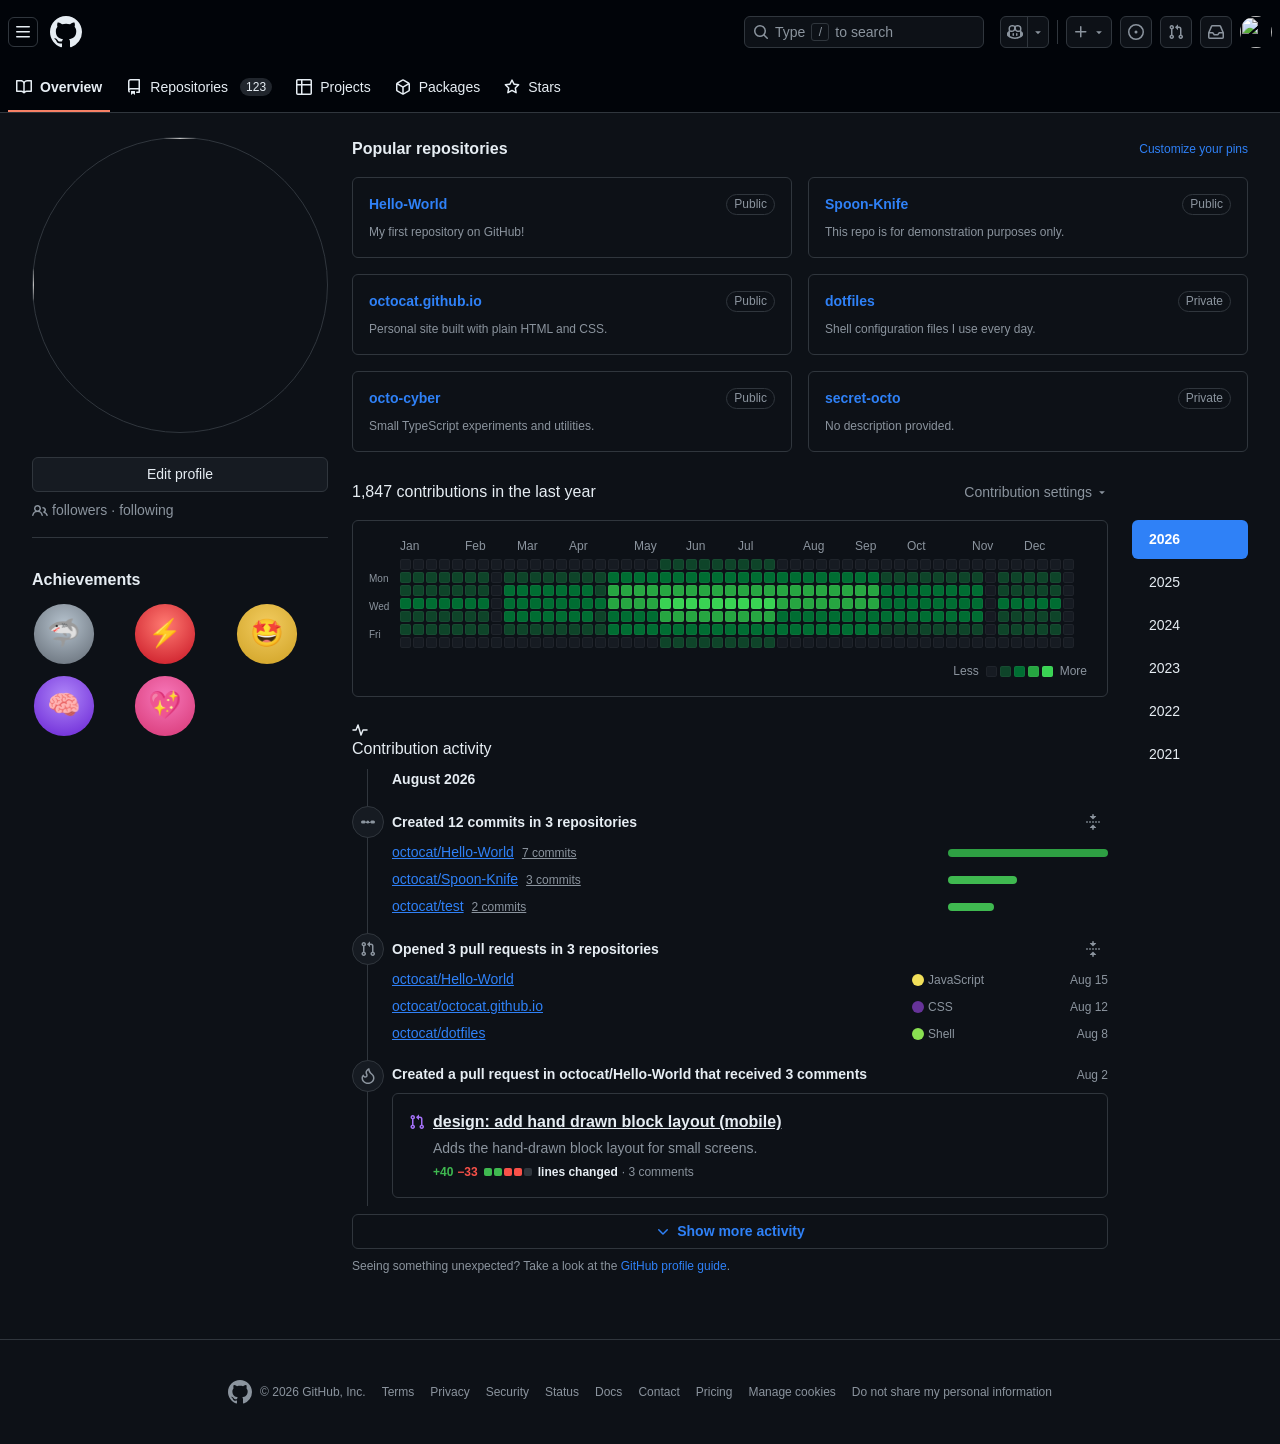
==== commit 3582a9ae: "fix: update html profile" ====
--- a/src/html/profile.html
+++ b/src/html/profile.html
@@ -385,7 +385,7 @@
                     </div>
                     <div class="activity-item__content">
                       <div class="activity-card">
-                        <div class="activity-item__pj-icon"><svg viewBox="0 0 16 16" width="16" height="16" aria-hidden="true"><path d="M1.5 3.25a2.25 2.25 0 1 1 3 2.122v5.256a2.251 2.251 0 1 1-1.5 0V5.372A2.25 2.25 0 0 1 1.5 3.25Zm5.677-.177L9.573.677A.25.25 0 0 1 10 .854V2.5h1A2.5 2.5 0 0 1 13.5 5v5.628a2.251 2.251 0 1 1-1.5 0V5a1 1 0 0 0-1-1h-1v1.646a.25.25 0 0 1-.427.177L7.177 3.427a.25.25 0 0 1 0-.354ZM3.75 2.5a.75.75 0 1 0 0 1.5.75.75 0 0 0 0-1.5Zm0 9.5a.75.75 0 1 0 0 1.5.75.75 0 0 0 0-1.5Zm8.25.75a.75.75 0 1 0 1.5 0 .75.75 0 0 0-1.5 0Z"/></svg></div>
+                        <div class="activity-item__pr-icon"><svg viewBox="0 0 16 16" width="16" height="16" aria-hidden="true"><path d="M1.5 3.25a2.25 2.25 0 1 1 3 2.122v5.256a2.251 2.251 0 1 1-1.5 0V5.372A2.25 2.25 0 0 1 1.5 3.25Zm5.677-.177L9.573.677A.25.25 0 0 1 10 .854V2.5h1A2.5 2.5 0 0 1 13.5 5v5.628a2.251 2.251 0 1 1-1.5 0V5a1 1 0 0 0-1-1h-1v1.646a.25.25 0 0 1-.427.177L7.177 3.427a.25.25 0 0 1 0-.354ZM3.75 2.5a.75.75 0 1 0 0 1.5.75.75 0 0 0 0-1.5Zm0 9.5a.75.75 0 1 0 0 1.5.75.75 0 0 0 0-1.5Zm8.25.75a.75.75 0 1 0 1.5 0 .75.75 0 0 0-1.5 0Z"/></svg></div>
                         <a class="activity-card__title" href="#">design: add hand drawn block layout (mobile)</a>
                         <p class="activity-card__description">Adds the hand-drawn block layout for small screens.</p>
                         <span class="activity-card__meta">
